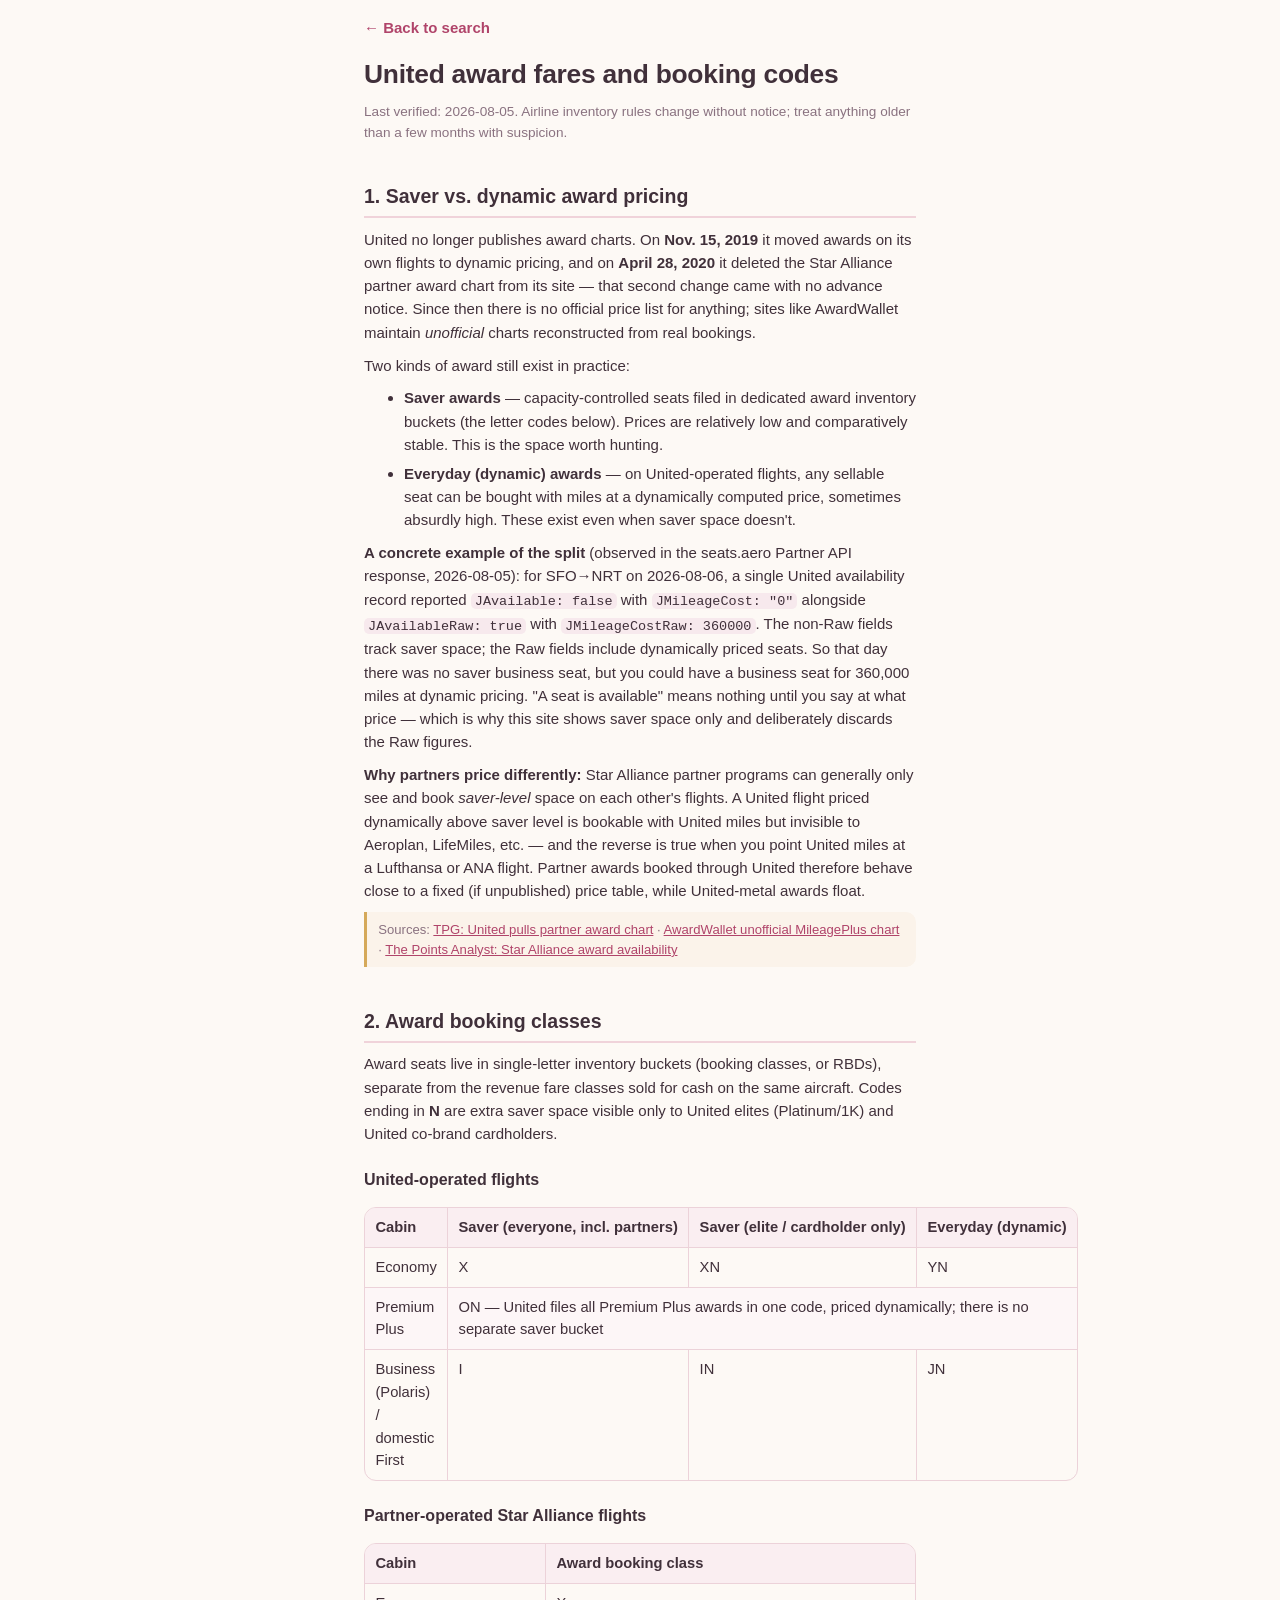
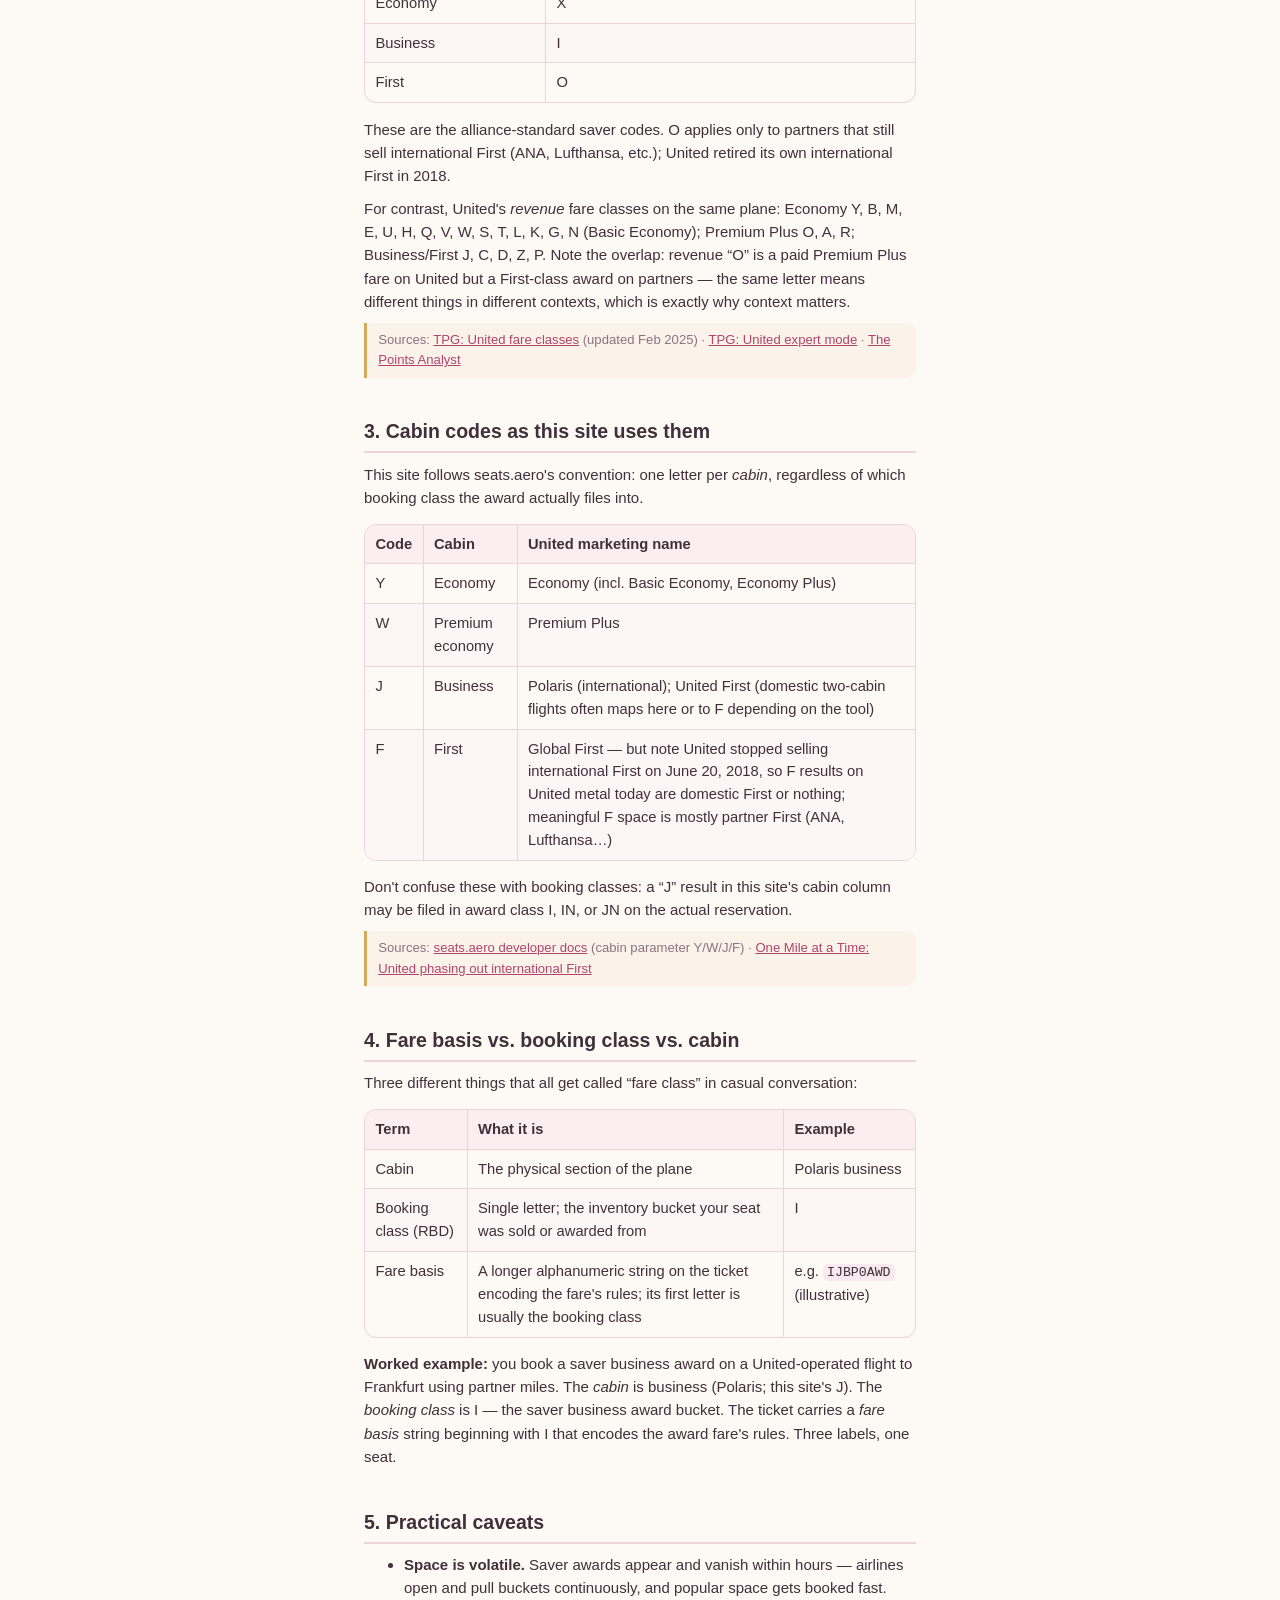
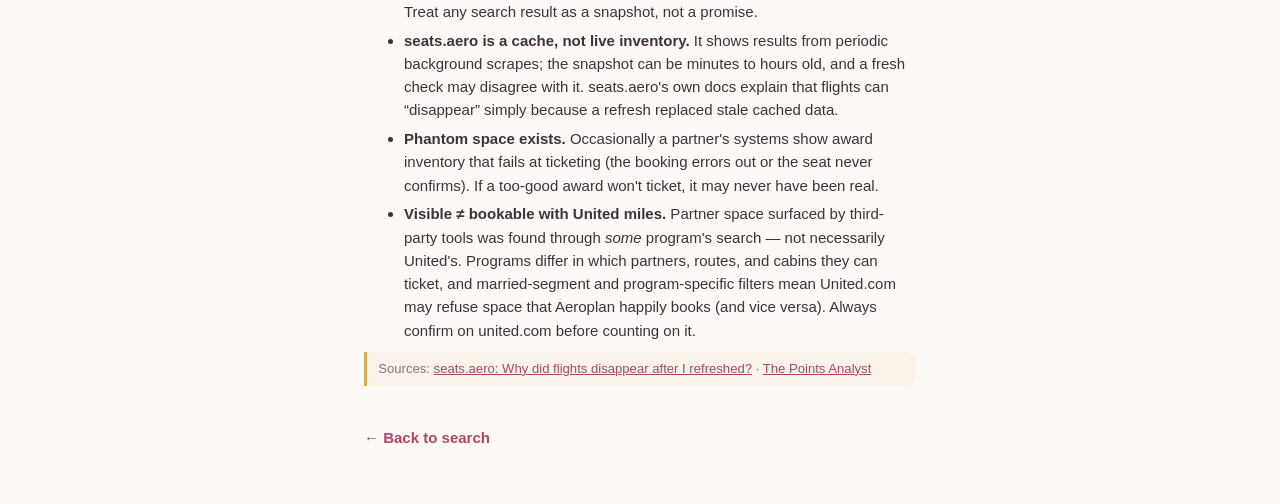
==== guide.html @ fdc25e1b "Honeymoon award finder: SFO saver space from seats.aero Static GitHub Pages site showing United Mile" ====
<!DOCTYPE html>
<html lang="en">
<head>
  <meta charset="utf-8">
  <meta name="viewport" content="width=device-width, initial-scale=1">
  <title>United Award Fares &amp; Booking Codes</title>
  <link rel="stylesheet" href="./style.css">
  <link rel="stylesheet" href="./guide.css">
</head>
<body>
<div class="guide">
  <header class="guide-header">
    <nav><a href="./index.html">&larr; Back to search</a></nav>
    <h1>United award fares and booking codes</h1>
    <p class="verified">Last verified: 2026-08-05. Airline inventory rules change without notice; treat anything older than a few months with suspicion.</p>
  </header>

  <section id="saver-vs-dynamic">
    <h2>1. Saver vs. dynamic award pricing</h2>
    <p>United no longer publishes award charts. On <strong>Nov. 15, 2019</strong> it moved awards on its own flights to dynamic pricing, and on <strong>April 28, 2020</strong> it deleted the Star Alliance partner award chart from its site &mdash; that second change came with no advance notice. Since then there is no official price list for anything; sites like AwardWallet maintain <em>unofficial</em> charts reconstructed from real bookings.</p>
    <p>Two kinds of award still exist in practice:</p>
    <ul>
      <li><strong>Saver awards</strong> &mdash; capacity-controlled seats filed in dedicated award inventory buckets (the letter codes below). Prices are relatively low and comparatively stable. This is the space worth hunting.</li>
      <li><strong>Everyday (dynamic) awards</strong> &mdash; on United-operated flights, any sellable seat can be bought with miles at a dynamically computed price, sometimes absurdly high. These exist even when saver space doesn't.</li>
    </ul>
    <p><strong>A concrete example of the split</strong> (observed in the seats.aero Partner API response, 2026-08-05): for SFO&rarr;NRT on 2026-08-06, a single United availability record reported <code>JAvailable:&nbsp;false</code> with <code>JMileageCost:&nbsp;"0"</code> alongside <code>JAvailableRaw:&nbsp;true</code> with <code>JMileageCostRaw:&nbsp;360000</code>. The non-Raw fields track saver space; the Raw fields include dynamically priced seats. So that day there was no saver business seat, but you could have a business seat for 360,000 miles at dynamic pricing. "A seat is available" means nothing until you say at what price &mdash; which is why this site shows saver space only and deliberately discards the Raw figures.</p>
    <p><strong>Why partners price differently:</strong> Star Alliance partner programs can generally only see and book <em>saver-level</em> space on each other's flights. A United flight priced dynamically above saver level is bookable with United miles but invisible to Aeroplan, LifeMiles, etc. &mdash; and the reverse is true when you point United miles at a Lufthansa or ANA flight. Partner awards booked through United therefore behave close to a fixed (if unpublished) price table, while United-metal awards float.</p>
    <p class="source">Sources: <a href="https://thepointsguy.com/news/united-pulls-partner-award-chart">TPG: United pulls partner award chart</a> &middot; <a href="https://awardwallet.com/airlines/united-mileageplus/partner-award-chart/">AwardWallet unofficial MileagePlus chart</a> &middot; <a href="https://www.thepointsanalyst.com/search-for-star-alliance-award-availability/">The Points Analyst: Star Alliance award availability</a></p>
  </section>

  <section id="booking-classes">
    <h2>2. Award booking classes</h2>
    <p>Award seats live in single-letter inventory buckets (booking classes, or RBDs), separate from the revenue fare classes sold for cash on the same aircraft. Codes ending in <strong>N</strong> are extra saver space visible only to United elites (Platinum/1K) and United co-brand cardholders.</p>

    <h3>United-operated flights</h3>
    <table>
      <thead>
        <tr><th>Cabin</th><th>Saver (everyone, incl. partners)</th><th>Saver (elite / cardholder only)</th><th>Everyday (dynamic)</th></tr>
      </thead>
      <tbody>
        <tr><td>Economy</td><td>X</td><td>XN</td><td>YN</td></tr>
        <tr><td>Premium Plus</td><td colspan="3">ON &mdash; United files all Premium Plus awards in one code, priced dynamically; there is no separate saver bucket</td></tr>
        <tr><td>Business (Polaris) / domestic First</td><td>I</td><td>IN</td><td>JN</td></tr>
      </tbody>
    </table>

    <h3>Partner-operated Star Alliance flights</h3>
    <table>
      <thead>
        <tr><th>Cabin</th><th>Award booking class</th></tr>
      </thead>
      <tbody>
        <tr><td>Economy</td><td>X</td></tr>
        <tr><td>Business</td><td>I</td></tr>
        <tr><td>First</td><td>O</td></tr>
      </tbody>
    </table>
    <p>These are the alliance-standard saver codes. O applies only to partners that still sell international First (ANA, Lufthansa, etc.); United retired its own international First in 2018.</p>
    <p>For contrast, United's <em>revenue</em> fare classes on the same plane: Economy Y, B, M, E, U, H, Q, V, W, S, T, L, K, G, N (Basic Economy); Premium Plus O, A, R; Business/First J, C, D, Z, P. Note the overlap: revenue &ldquo;O&rdquo; is a paid Premium Plus fare on United but a First-class award on partners &mdash; the same letter means different things in different contexts, which is exactly why context matters.</p>
    <p class="source">Sources: <a href="https://thepointsguy.com/airline/united-fare-classes/">TPG: United fare classes</a> (updated Feb 2025) &middot; <a href="https://thepointsguy.com/loyalty-programs/united-expert-mode/">TPG: United expert mode</a> &middot; <a href="https://www.thepointsanalyst.com/search-for-star-alliance-award-availability/">The Points Analyst</a></p>
  </section>

  <section id="cabins">
    <h2>3. Cabin codes as this site uses them</h2>
    <p>This site follows seats.aero's convention: one letter per <em>cabin</em>, regardless of which booking class the award actually files into.</p>
    <table>
      <thead>
        <tr><th>Code</th><th>Cabin</th><th>United marketing name</th></tr>
      </thead>
      <tbody>
        <tr><td>Y</td><td>Economy</td><td>Economy (incl. Basic Economy, Economy Plus)</td></tr>
        <tr><td>W</td><td>Premium economy</td><td>Premium Plus</td></tr>
        <tr><td>J</td><td>Business</td><td>Polaris (international); United First (domestic two-cabin flights often maps here or to F depending on the tool)</td></tr>
        <tr><td>F</td><td>First</td><td>Global First &mdash; but note United stopped selling international First on June 20, 2018, so F results on United metal today are domestic First or nothing; meaningful F space is mostly partner First (ANA, Lufthansa&hellip;)</td></tr>
      </tbody>
    </table>
    <p>Don't confuse these with booking classes: a &ldquo;J&rdquo; result in this site's cabin column may be filed in award class I, IN, or JN on the actual reservation.</p>
    <p class="source">Sources: <a href="https://developers.seats.aero/">seats.aero developer docs</a> (cabin parameter Y/W/J/F) &middot; <a href="https://onemileatatime.com/united-phasing-out-international-first-class/">One Mile at a Time: United phasing out international First</a></p>
  </section>

  <section id="three-things">
    <h2>4. Fare basis vs. booking class vs. cabin</h2>
    <p>Three different things that all get called &ldquo;fare class&rdquo; in casual conversation:</p>
    <table>
      <thead>
        <tr><th>Term</th><th>What it is</th><th>Example</th></tr>
      </thead>
      <tbody>
        <tr><td>Cabin</td><td>The physical section of the plane</td><td>Polaris business</td></tr>
        <tr><td>Booking class (RBD)</td><td>Single letter; the inventory bucket your seat was sold or awarded from</td><td>I</td></tr>
        <tr><td>Fare basis</td><td>A longer alphanumeric string on the ticket encoding the fare's rules; its first letter is usually the booking class</td><td>e.g. <code>IJBP0AWD</code> (illustrative)</td></tr>
      </tbody>
    </table>
    <p><strong>Worked example:</strong> you book a saver business award on a United-operated flight to Frankfurt using partner miles. The <em>cabin</em> is business (Polaris; this site's J). The <em>booking class</em> is I &mdash; the saver business award bucket. The ticket carries a <em>fare basis</em> string beginning with I that encodes the award fare's rules. Three labels, one seat.</p>
  </section>

  <section id="caveats">
    <h2>5. Practical caveats</h2>
    <ul>
      <li><strong>Space is volatile.</strong> Saver awards appear and vanish within hours &mdash; airlines open and pull buckets continuously, and popular space gets booked fast. Treat any search result as a snapshot, not a promise.</li>
      <li><strong>seats.aero is a cache, not live inventory.</strong> It shows results from periodic background scrapes; the snapshot can be minutes to hours old, and a fresh check may disagree with it. seats.aero's own docs explain that flights can &ldquo;disappear&rdquo; simply because a refresh replaced stale cached data.</li>
      <li><strong>Phantom space exists.</strong> Occasionally a partner's systems show award inventory that fails at ticketing (the booking errors out or the seat never confirms). If a too-good award won't ticket, it may never have been real.</li>
      <li><strong>Visible &ne; bookable with United miles.</strong> Partner space surfaced by third-party tools was found through <em>some</em> program's search &mdash; not necessarily United's. Programs differ in which partners, routes, and cabins they can ticket, and married-segment and program-specific filters mean United.com may refuse space that Aeroplan happily books (and vice versa). Always confirm on united.com before counting on it.</li>
    </ul>
    <p class="source">Sources: <a href="https://docs.seats.aero/article/69-why-did-flights-disappear-after-i-refreshed">seats.aero: Why did flights disappear after I refreshed?</a> &middot; <a href="https://www.thepointsanalyst.com/search-for-star-alliance-award-availability/">The Points Analyst</a></p>
  </section>

  <footer class="guide-footer">
    <p><a href="./index.html">&larr; Back to search</a></p>
  </footer>
</div>
</body>
</html>
---- style.css ----
/* Axel & Nhi — Honeymoon Award Finder */

:root {
  color-scheme: light dark;
  /* Light: cream / blush / rose / gold */
  --bg: #fdf9f5;
  --bg-alt: #f9efe9;
  --card: #ffffff;
  --fg: #40303a;
  --fg-muted: #8a7280;
  --border: #ecd9d3;
  --accent: #b0446a;
  --accent-soft: #f3dbe3;
  --accent-fg: #ffffff;
  --gold: #a8802f;
  --good: #2e7d43;
  --bad: #b3402e;
  --warn-bg: #fdf3d7;
  --warn-border: #e3c878;
  --warn-fg: #6f560f;
  --notice-bg: #f3e3ea;
  --notice-border: #ddb3c4;
  --notice-fg: #7c3a58;
  --error-bg: #fbe4e1;
  --error-border: #e5a29a;
  --error-fg: #7d241a;
  --row-hover: #faf1f4;
  --shadow: 0 1px 3px rgba(90, 50, 70, 0.08), 0 4px 14px rgba(90, 50, 70, 0.06);
}

@media (prefers-color-scheme: dark) {
  :root {
    /* Dark: deep plum / navy with warm rose + gold accents */
    --bg: #1d1722;
    --bg-alt: #272030;
    --card: #241d2c;
    --fg: #efe6ec;
    --fg-muted: #a894a4;
    --border: #3d3244;
    --accent: #e08fac;
    --accent-soft: #3a2733;
    --accent-fg: #29141e;
    --gold: #d9b36a;
    --good: #6fcf8b;
    --bad: #f0917f;
    --warn-bg: #3a3116;
    --warn-border: #6b5a1e;
    --warn-fg: #e7cd6f;
    --notice-bg: #32222c;
    --notice-border: #5c3a4c;
    --notice-fg: #e3aec6;
    --error-bg: #3d1d18;
    --error-border: #7a3a30;
    --error-fg: #f0a89d;
    --row-hover: #2b2233;
    --shadow: 0 1px 3px rgba(0, 0, 0, 0.35), 0 4px 14px rgba(0, 0, 0, 0.25);
  }
}

* { box-sizing: border-box; }

body {
  margin: 0;
  background: var(--bg);
  color: var(--fg);
  font-family: -apple-system, BlinkMacSystemFont, "Segoe UI", Roboto, Helvetica,
    Arial, sans-serif, "Apple Color Emoji", "Segoe UI Emoji";
  font-size: 15px;
  line-height: 1.45;
}

main {
  max-width: 1100px;
  margin: 0 auto;
  padding: 0 1rem 2rem;
}

a { color: var(--accent); }

.visually-hidden {
  position: absolute;
  width: 1px; height: 1px;
  overflow: hidden;
  clip: rect(0 0 0 0);
  white-space: nowrap;
}

/* Header */

.site-header {
  max-width: 1100px;
  margin: 0 auto;
  padding: 1.4rem 1rem 0.25rem;
}

.header-row {
  display: flex;
  align-items: flex-start;
  justify-content: space-between;
  gap: 1rem;
  flex-wrap: wrap;
}

.site-header h1 {
  margin: 0;
  font-size: 1.6rem;
  letter-spacing: -0.01em;
  line-height: 1.2;
}

.title-names { white-space: nowrap; }

.heart-mark {
  color: var(--accent);
  font-size: 0.85em;
  vertical-align: 0.05em;
}

.title-sub {
  display: block;
  font-size: 0.95rem;
  font-weight: 600;
  color: var(--gold);
  text-transform: uppercase;
  letter-spacing: 0.12em;
  margin-top: 0.15rem;
}

.tagline {
  margin: 0.35rem 0 0;
  color: var(--fg-muted);
  font-size: 0.9rem;
}

.site-header nav a {
  font-weight: 600;
  text-decoration: none;
}
.site-header nav a:hover { text-decoration: underline; }

.refreshed {
  margin: 0.4rem 0 0;
  color: var(--fg-muted);
  font-size: 0.85rem;
}

/* Banners */

#banners {
  max-width: 1100px;
  margin: 0.75rem auto 0;
  padding: 0 1rem;
  display: grid;
  gap: 0.5rem;
}

.banner {
  padding: 0.6rem 0.9rem;
  border-radius: 10px;
  border: 1px solid;
  font-size: 0.9rem;
}
.banner-warn   { background: var(--warn-bg);   border-color: var(--warn-border);   color: var(--warn-fg); }
.banner-notice { background: var(--notice-bg); border-color: var(--notice-border); color: var(--notice-fg); }

.error {
  margin: 1rem 0;
  padding: 0.75rem 1rem;
  border-radius: 10px;
  border: 1px solid var(--error-border);
  background: var(--error-bg);
  color: var(--error-fg);
}

/* Filters */

.filters {
  margin: 1rem 0;
  padding: 1rem 1.1rem;
  background: var(--card);
  border: 1px solid var(--border);
  border-radius: 14px;
  box-shadow: var(--shadow);
  display: flex;
  flex-wrap: wrap;
  gap: 0.9rem 1.5rem;
  align-items: flex-end;
}

.filter-group {
  border: 0;
  margin: 0;
  padding: 0;
  min-width: 0;
}

.filter-group > label,
.filter-group > legend {
  display: block;
  font-size: 0.75rem;
  font-weight: 700;
  text-transform: uppercase;
  letter-spacing: 0.07em;
  color: var(--fg-muted);
  margin-bottom: 0.3rem;
  padding: 0;
}

.filter-search { flex: 1 1 220px; }

input[type="search"],
select,
input[type="number"] {
  font: inherit;
  color: var(--fg);
  background: var(--bg);
  border: 1px solid var(--border);
  border-radius: 8px;
  padding: 0.4rem 0.55rem;
}
input[type="search"] { width: 100%; }
input[type="number"] { width: 4rem; }

input:focus-visible, select:focus-visible, button:focus-visible {
  outline: 2px solid var(--accent);
  outline-offset: 1px;
}

.help-link {
  display: inline-block;
  width: 1.15em;
  height: 1.15em;
  line-height: 1.15em;
  text-align: center;
  border: 1px solid var(--accent);
  border-radius: 50%;
  font-size: 0.85em;
  text-decoration: none;
  text-transform: none;
  margin-left: 0.2em;
}

.toggle-row {
  display: flex;
  flex-wrap: wrap;
  gap: 0.4rem;
}

.toggle {
  cursor: pointer;
  user-select: none;
}
.toggle input {
  position: absolute;
  opacity: 0;
  pointer-events: none;
}
.toggle span {
  display: inline-block;
  padding: 0.3rem 0.7rem;
  border: 1px solid var(--border);
  border-radius: 999px;
  background: var(--bg);
  font-size: 0.85rem;
  color: var(--fg-muted);
  transition: background 0.1s, color 0.1s, border-color 0.1s;
}
.toggle span:hover { border-color: var(--accent); }
.toggle input:checked + span {
  background: var(--accent);
  border-color: var(--accent);
  color: var(--accent-fg);
  font-weight: 600;
}
.toggle input:focus-visible + span {
  outline: 2px solid var(--accent);
  outline-offset: 1px;
}

input[type="range"] {
  width: 180px;
  accent-color: var(--accent);
  display: block;
}
#max-miles-out { font-weight: 700; color: var(--fg); text-transform: none; letter-spacing: 0; }

.filter-inline {
  display: flex;
  align-items: center;
  gap: 1rem;
  flex-wrap: wrap;
}
.filter-inline label {
  font-size: 0.9rem;
  display: flex;
  align-items: center;
  gap: 0.4rem;
}
.check-label input { accent-color: var(--accent); }
.heart-inline { color: var(--accent); }
.seats-hint { color: var(--fg-muted); font-size: 0.8rem; }

.reset-btn {
  font: inherit;
  font-size: 0.85rem;
  background: none;
  border: 1px solid var(--border);
  border-radius: 8px;
  color: var(--fg-muted);
  padding: 0.35rem 0.7rem;
  cursor: pointer;
}
.reset-btn:hover { color: var(--fg); border-color: var(--fg-muted); }

/* Tabs */

.tabs {
  display: flex;
  gap: 0.25rem;
  border-bottom: 2px solid var(--border);
  margin: 1.25rem 0 0;
}

.tabs button {
  font: inherit;
  font-weight: 600;
  background: none;
  border: none;
  border-bottom: 3px solid transparent;
  margin-bottom: -2px;
  padding: 0.5rem 0.9rem;
  color: var(--fg-muted);
  cursor: pointer;
  border-radius: 8px 8px 0 0;
}
.tabs button:hover { color: var(--fg); background: var(--accent-soft); }
.tabs button[aria-selected="true"] {
  color: var(--fg);
  border-bottom-color: var(--accent);
}
.tabs .count {
  display: inline-block;
  min-width: 1.4em;
  padding: 0 0.35em;
  margin-left: 0.3em;
  border-radius: 999px;
  background: var(--bg-alt);
  border: 1px solid var(--border);
  font-size: 0.78rem;
  font-weight: 600;
}
.tabs button[aria-selected="true"] .count {
  background: var(--accent);
  border-color: var(--accent);
  color: var(--accent-fg);
}

/* Table */

.table-wrap { margin-top: 0.75rem; }

table {
  width: 100%;
  border-collapse: collapse;
}

thead th {
  text-align: left;
  border-bottom: 2px solid var(--border);
  padding: 0;
  white-space: nowrap;
}
thead th.num { text-align: right; }

thead button {
  font: inherit;
  font-size: 0.78rem;
  font-weight: 700;
  text-transform: uppercase;
  letter-spacing: 0.05em;
  color: var(--fg-muted);
  background: none;
  border: none;
  padding: 0.5rem 0.6rem;
  cursor: pointer;
  width: 100%;
  text-align: inherit;
}
thead th.num button { text-align: right; }
thead button:hover { color: var(--fg); }
thead button.sorted-asc::after  { content: " ▲"; font-size: 0.7em; }
thead button.sorted-desc::after { content: " ▼"; font-size: 0.7em; }
thead button.sorted-asc, thead button.sorted-desc { color: var(--accent); }

tbody td {
  padding: 0.55rem 0.6rem;
  border-bottom: 1px solid var(--border);
  vertical-align: top;
}
tbody td.num { text-align: right; font-variant-numeric: tabular-nums; }
tbody tr:hover { background: var(--row-hover); }

.fav-col { width: 2.2rem; text-align: center; }

.fav-btn {
  font: inherit;
  font-size: 1.05rem;
  line-height: 1;
  background: none;
  border: none;
  cursor: pointer;
  color: var(--fg-muted);
  padding: 0.15rem 0.3rem;
  border-radius: 50%;
  transition: color 0.1s, transform 0.1s;
}
.fav-btn:hover { color: var(--accent); transform: scale(1.15); }
.fav-btn.is-fav { color: var(--accent); }

.route-link {
  font-weight: 600;
  text-decoration: none;
  white-space: nowrap;
}
.route-link:hover { text-decoration: underline; }
.city {
  display: block;
  font-size: 0.82rem;
  color: var(--fg-muted);
}

.delta-good { color: var(--good); font-weight: 600; }
.delta-bad  { color: var(--bad); }
.delta-zero { color: var(--fg-muted); }
.direct-yes { color: var(--good); }

.truncated {
  margin: 0.75rem 0 0;
  color: var(--fg-muted);
  font-size: 0.85rem;
  text-align: center;
}

.empty {
  margin: 2rem 0;
  padding: 1.75rem 1.5rem;
  text-align: center;
  color: var(--fg-muted);
  background: var(--card);
  border: 1px dashed var(--border);
  border-radius: 14px;
}

/* Footer */

.site-footer {
  max-width: 1100px;
  margin: 0 auto;
  padding: 1rem 1rem 2rem;
  border-top: 1px solid var(--border);
  color: var(--fg-muted);
  font-size: 0.85rem;
}

/* Mobile: stacked cards */

@media (max-width: 700px) {
  table, tbody, tr, td { display: block; }
  thead { display: none; }

  tbody tr {
    position: relative;
    border: 1px solid var(--border);
    border-radius: 14px;
    margin-bottom: 0.75rem;
    padding: 0.6rem 0.85rem;
    background: var(--card);
    box-shadow: var(--shadow);
  }
  tbody tr:hover { background: var(--card); }

  tbody td {
    display: flex;
    justify-content: space-between;
    align-items: baseline;
    gap: 1rem;
    border-bottom: none;
    padding: 0.25rem 0;
  }
  tbody td.num { text-align: right; }

  tbody td::before {
    content: attr(data-label);
    font-size: 0.72rem;
    font-weight: 700;
    text-transform: uppercase;
    letter-spacing: 0.06em;
    color: var(--fg-muted);
    flex-shrink: 0;
  }

  td.fav-col {
    position: absolute;
    top: 0.35rem;
    right: 0.5rem;
    width: auto;
    padding: 0;
  }
  td.fav-col::before { content: none; }
  .fav-btn { font-size: 1.25rem; }

  tbody td[data-label="Date"],
  tbody td[data-label="Route"] {
    padding-right: 2.2rem; /* keep clear of the heart */
  }
  tbody td[data-label="Route"] { flex-direction: row; }
  .city { display: inline; margin-left: 0.4em; }

  .filters { gap: 0.75rem 1.25rem; }
  input[type="range"] { width: 100%; }
}
---- guide.css ----
/* guide.css — page-specific styles for guide.html.
   Site-wide styles come from style.css; this file adds prose measure,
   table styling, and source-citation formatting in the site's warm
   honeymoon palette (blush/rose/gold light, plum/navy dark).
   Uses style.css variables when present, with warm fallbacks. */

.guide {
  max-width: 70ch;
  margin: 0 auto;
  padding: 1rem 1rem 3rem;
  line-height: 1.55;
}

.guide-header nav {
  margin-bottom: 1.25rem;
}

.guide-header nav a,
.guide-footer a {
  color: var(--accent, #b3486a);
  font-weight: 600;
  text-decoration: none;
}
.guide-header nav a:hover,
.guide-footer a:hover {
  text-decoration: underline;
}

.guide h1 {
  font-size: 1.65rem;
  line-height: 1.2;
  margin: 0 0 0.5rem;
  letter-spacing: -0.01em;
}

.guide h2 {
  font-size: 1.22rem;
  margin: 2.4rem 0 0.6rem;
  padding-bottom: 0.3rem;
  border-bottom: 2px solid var(--guide-rule);
}

.guide h3 {
  font-size: 1rem;
  margin: 1.4rem 0 0.4rem;
}

.guide p,
.guide ul {
  margin: 0.6rem 0;
}

.guide li {
  margin: 0.35rem 0;
}

.guide a {
  color: var(--accent, #b3486a);
}

.verified {
  font-size: 0.85rem;
  color: var(--fg-muted, #8a6a72);
}

/* Tables — soft rounded cards */
.guide table {
  border-collapse: separate;
  border-spacing: 0;
  width: 100%;
  margin: 0.9rem 0;
  font-size: 0.92rem;
  border: 1px solid var(--guide-table-border);
  border-radius: 12px;
  overflow: hidden;
}

.guide th,
.guide td {
  text-align: left;
  vertical-align: top;
  padding: 0.5rem 0.65rem;
  border-bottom: 1px solid var(--guide-table-border);
}

.guide th + th,
.guide td + td {
  border-left: 1px solid var(--guide-table-border);
}

.guide tbody tr:last-child th,
.guide tbody tr:last-child td {
  border-bottom: none;
}

.guide thead th {
  background: var(--guide-th-bg);
  font-weight: 600;
}

.guide tbody tr:nth-child(even) {
  background: var(--guide-row-alt);
}

/* Source citations */
.source {
  font-size: 0.82rem;
  color: var(--fg-muted, #8a6a72);
  background: var(--guide-source-bg);
  border-left: 3px solid var(--guide-gold);
  border-radius: 0 10px 10px 0;
  padding: 0.45rem 0.7rem;
}

.guide code {
  font-family: ui-monospace, SFMono-Regular, Menlo, Consolas, monospace;
  font-size: 0.9em;
  background: var(--guide-code-bg);
  padding: 0.05em 0.3em;
  border-radius: 5px;
}

/* Anchor targets shouldn't hide under any fixed site header */
.guide section {
  scroll-margin-top: 4rem;
}

.guide-footer {
  margin-top: 2.5rem;
}

/* Warm palette: blush/rose/gold in light mode… */
:root {
  --guide-rule: #f0d3da;
  --guide-table-border: #ecd2d9;
  --guide-th-bg: #faeef1;
  --guide-row-alt: #fdf6f7;
  --guide-source-bg: #fbf3ea;
  --guide-gold: #d5a95a;
  --guide-code-bg: #f7e9ed;
}

/* …deep plum/navy in dark mode */
@media (prefers-color-scheme: dark) {
  :root {
    --guide-rule: #4a3344;
    --guide-table-border: #453144;
    --guide-th-bg: #332338;
    --guide-row-alt: #2a1e30;
    --guide-source-bg: #2b2233;
    --guide-gold: #b08d4f;
    --guide-code-bg: #3a2a3e;
  }
  /* Fallback page colors only if style.css is absent */
  body:not([class]) {
    background-color: #201826;
    color: #ece4e8;
  }
  .guide a,
  .guide-header nav a,
  .guide-footer a {
    color: var(--accent, #e8a0b4);
  }
}

/* Small screens: keep real tables (with headers) and let them scroll
   sideways. Also undoes style.css's stacked-card table pattern, which is
   meant for the deals table and would strip this page's column headers. */
@media (max-width: 700px) {
  .guide table {
    display: block;
    overflow-x: auto;
    -webkit-overflow-scrolling: touch;
  }
  .guide thead { display: table-header-group; }
  .guide tbody { display: table-row-group; }
  .guide tr { display: table-row; }
  .guide th,
  .guide td { display: table-cell; }
  .guide tbody td::before { content: none; }
}
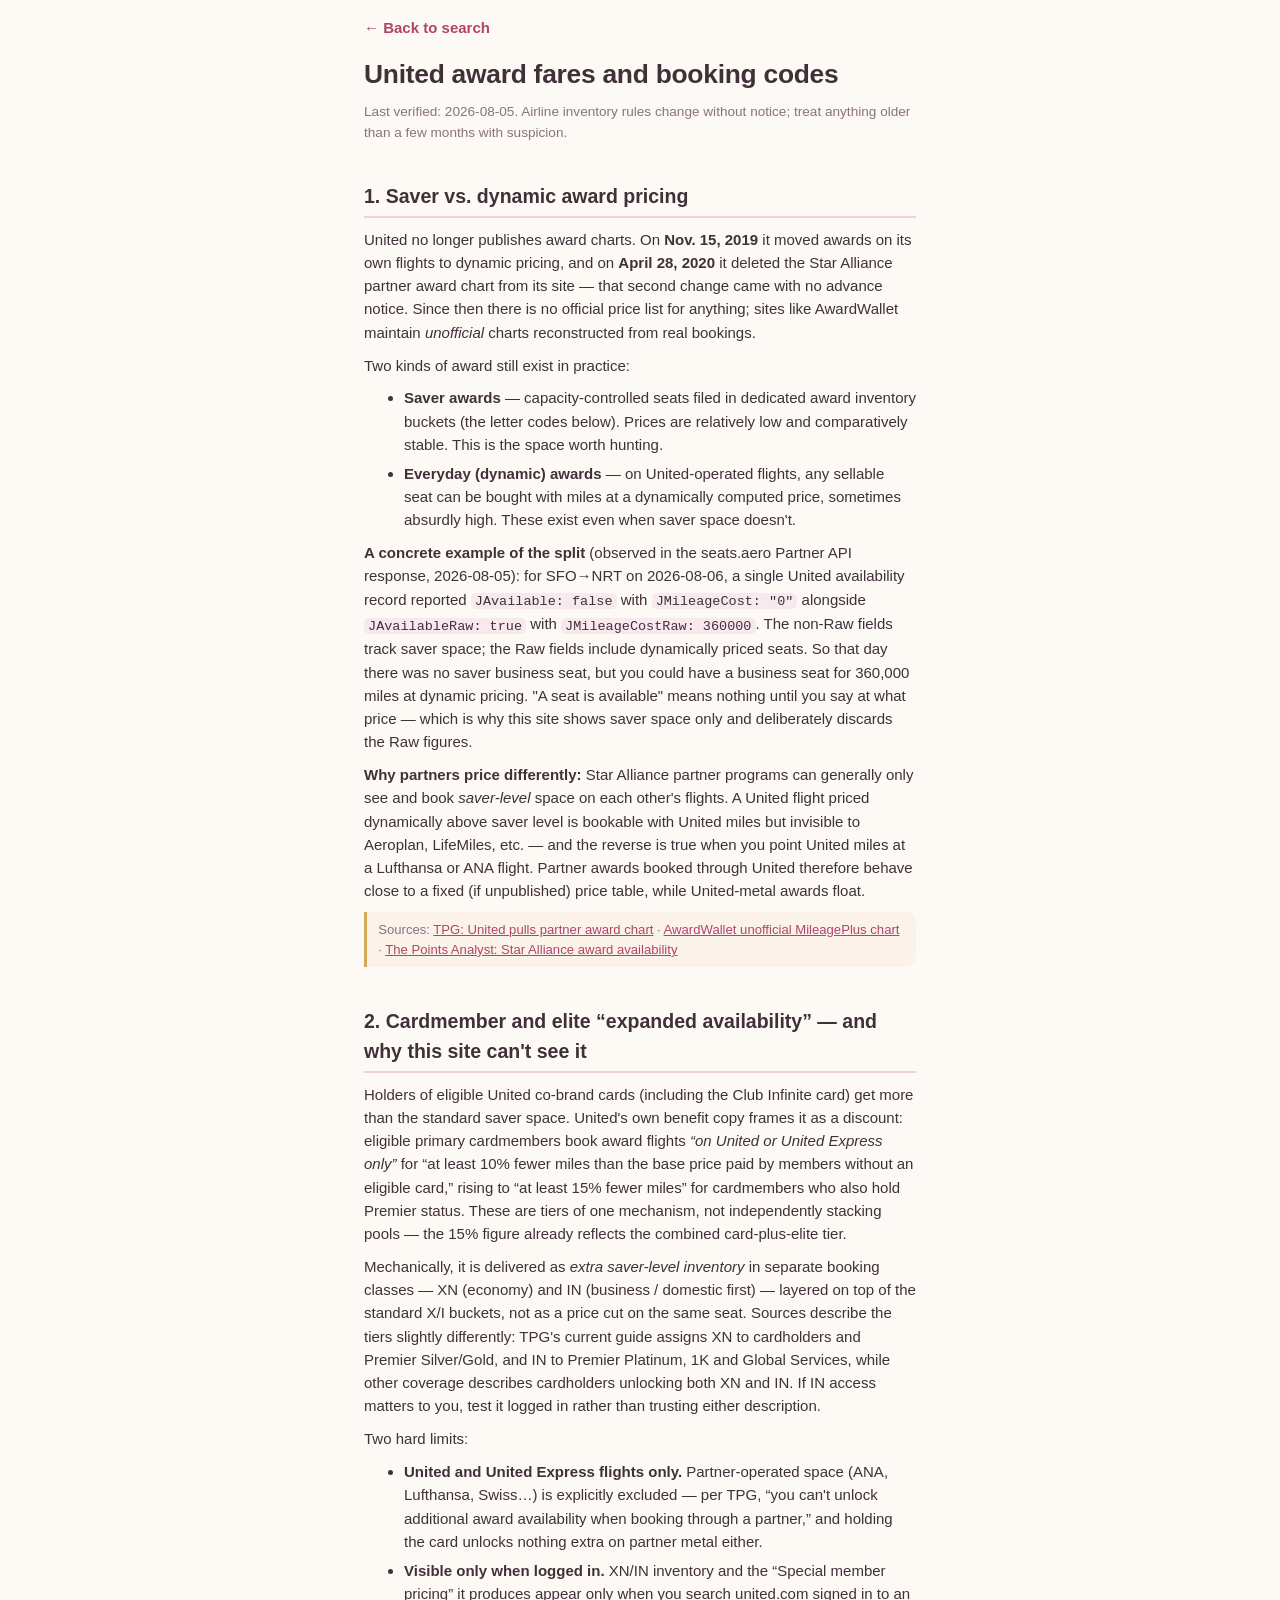
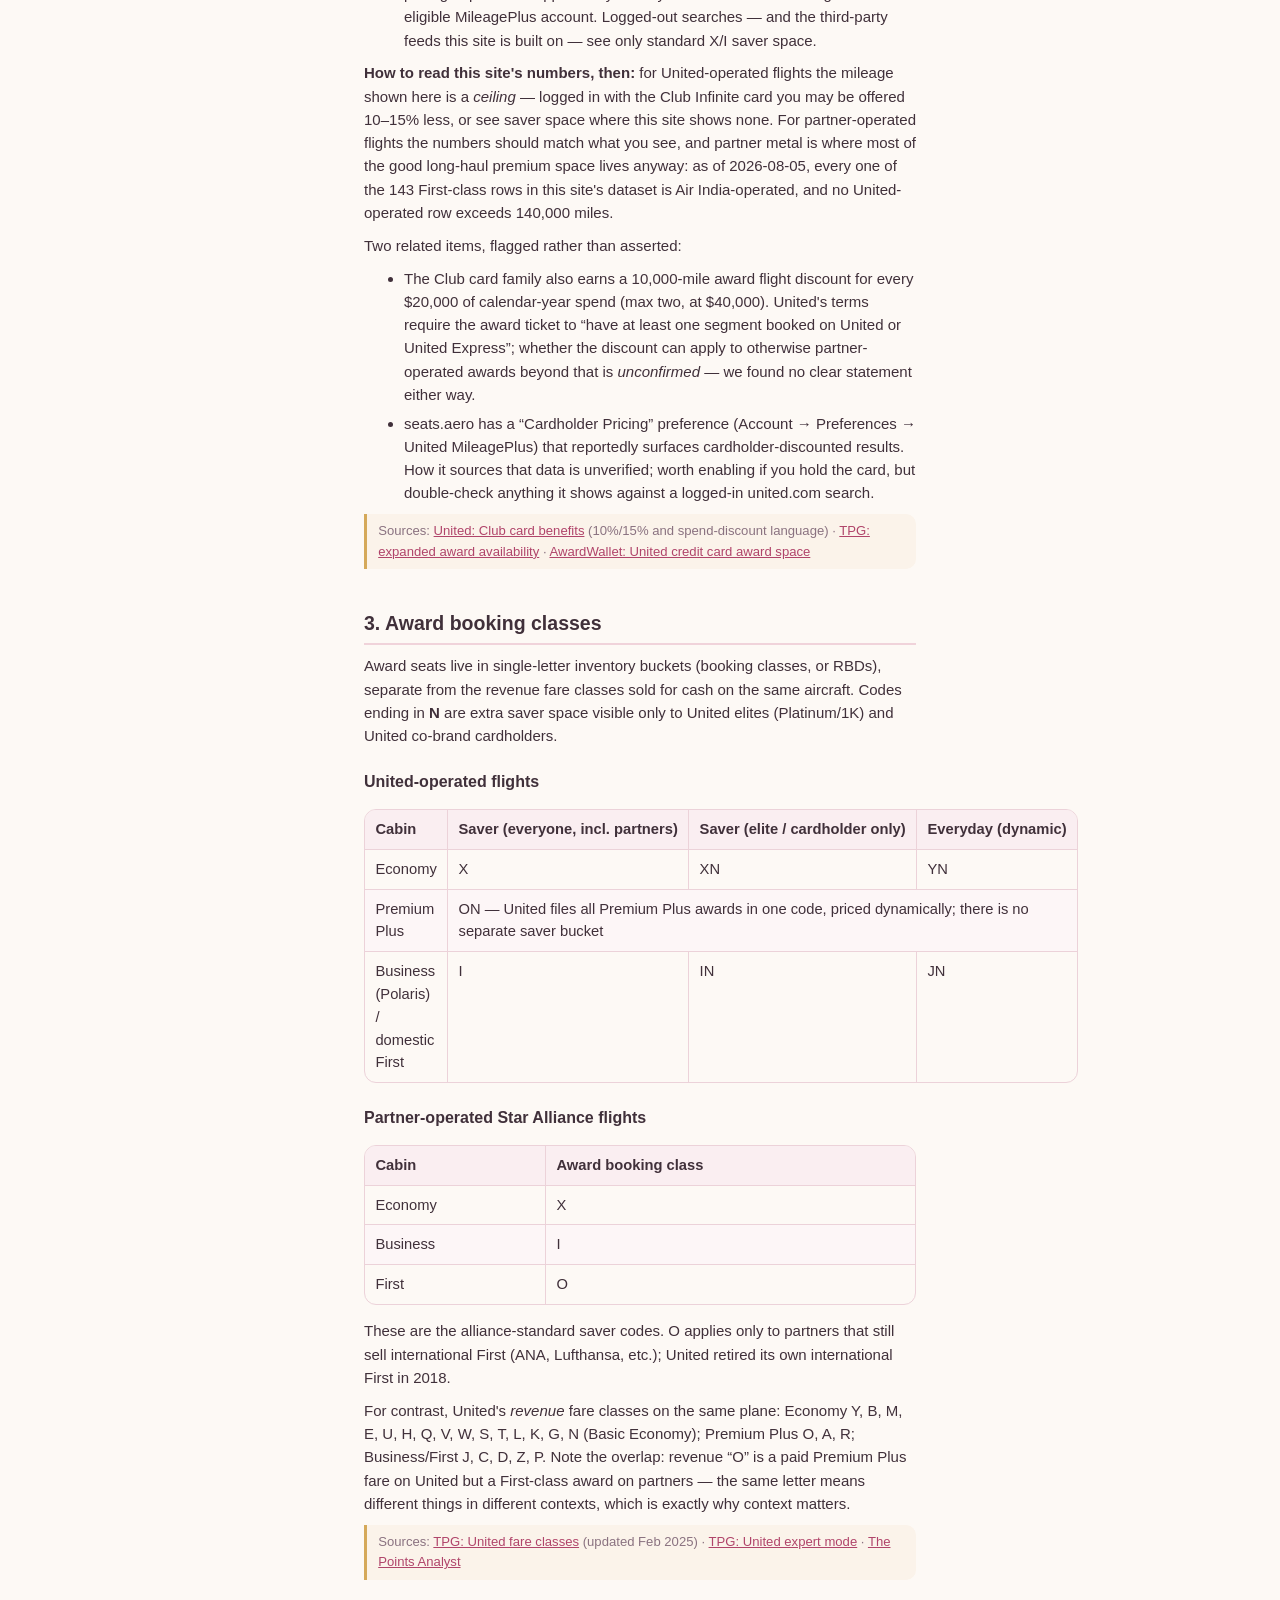
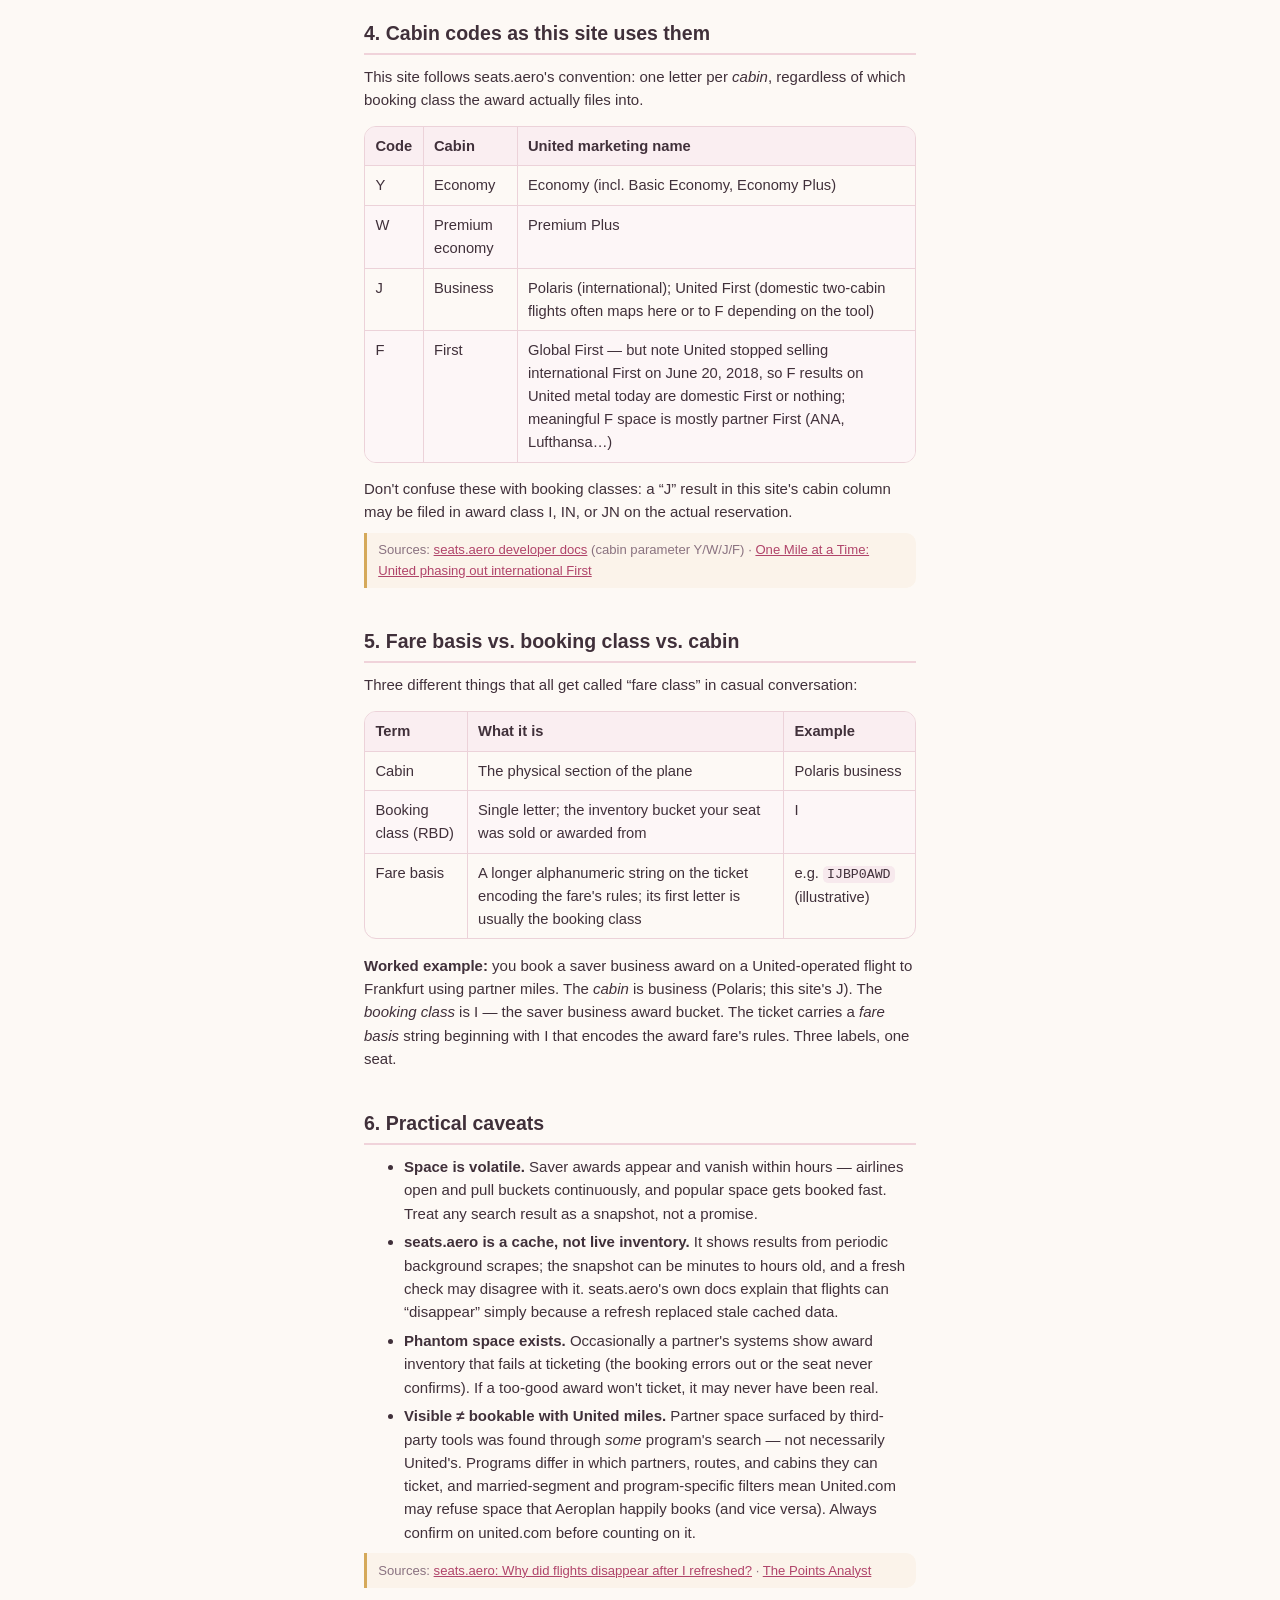
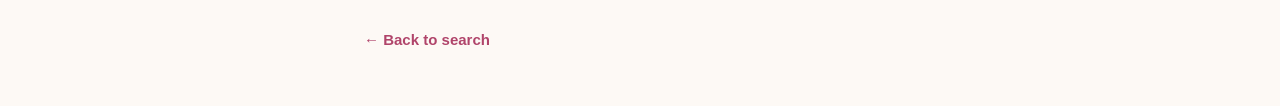
==== commit c285a82c: "guide: add cardmember/elite expanded award availability section Documents why this site cannot see t" ====
--- a/guide.html
+++ b/guide.html
@@ -28,8 +28,26 @@
     <p class="source">Sources: <a href="https://thepointsguy.com/news/united-pulls-partner-award-chart">TPG: United pulls partner award chart</a> &middot; <a href="https://awardwallet.com/airlines/united-mileageplus/partner-award-chart/">AwardWallet unofficial MileagePlus chart</a> &middot; <a href="https://www.thepointsanalyst.com/search-for-star-alliance-award-availability/">The Points Analyst: Star Alliance award availability</a></p>
   </section>
 
+  <section id="expanded-availability">
+    <h2>2. Cardmember and elite &ldquo;expanded availability&rdquo; &mdash; and why this site can't see it</h2>
+    <p>Holders of eligible United co-brand cards (including the Club Infinite card) get more than the standard saver space. United's own benefit copy frames it as a discount: eligible primary cardmembers book award flights <em>&ldquo;on United or United Express only&rdquo;</em> for &ldquo;at least 10% fewer miles than the base price paid by members without an eligible card,&rdquo; rising to &ldquo;at least 15% fewer miles&rdquo; for cardmembers who also hold Premier status. These are tiers of one mechanism, not independently stacking pools &mdash; the 15% figure already reflects the combined card-plus-elite tier.</p>
+    <p>Mechanically, it is delivered as <em>extra saver-level inventory</em> in separate booking classes &mdash; XN (economy) and IN (business / domestic first) &mdash; layered on top of the standard X/I buckets, not as a price cut on the same seat. Sources describe the tiers slightly differently: TPG's current guide assigns XN to cardholders and Premier Silver/Gold, and IN to Premier Platinum, 1K and Global Services, while other coverage describes cardholders unlocking both XN and IN. If IN access matters to you, test it logged in rather than trusting either description.</p>
+    <p>Two hard limits:</p>
+    <ul>
+      <li><strong>United and United Express flights only.</strong> Partner-operated space (ANA, Lufthansa, Swiss&hellip;) is explicitly excluded &mdash; per TPG, &ldquo;you can't unlock additional award availability when booking through a partner,&rdquo; and holding the card unlocks nothing extra on partner metal either.</li>
+      <li><strong>Visible only when logged in.</strong> XN/IN inventory and the &ldquo;Special member pricing&rdquo; it produces appear only when you search united.com signed in to an eligible MileagePlus account. Logged-out searches &mdash; and the third-party feeds this site is built on &mdash; see only standard X/I saver space.</li>
+    </ul>
+    <p><strong>How to read this site's numbers, then:</strong> for United-operated flights the mileage shown here is a <em>ceiling</em> &mdash; logged in with the Club Infinite card you may be offered 10&ndash;15% less, or see saver space where this site shows none. For partner-operated flights the numbers should match what you see, and partner metal is where most of the good long-haul premium space lives anyway: as of 2026-08-05, every one of the 143 First-class rows in this site's dataset is Air India-operated, and no United-operated row exceeds 140,000 miles.</p>
+    <p>Two related items, flagged rather than asserted:</p>
+    <ul>
+      <li>The Club card family also earns a 10,000-mile award flight discount for every $20,000 of calendar-year spend (max two, at $40,000). United's terms require the award ticket to &ldquo;have at least one segment booked on United or United Express&rdquo;; whether the discount can apply to otherwise partner-operated awards beyond that is <em>unconfirmed</em> &mdash; we found no clear statement either way.</li>
+      <li>seats.aero has a &ldquo;Cardholder Pricing&rdquo; preference (Account &rarr; Preferences &rarr; United MileagePlus) that reportedly surfaces cardholder-discounted results. How it sources that data is unverified; worth enabling if you hold the card, but double-check anything it shows against a logged-in united.com search.</li>
+    </ul>
+    <p class="source">Sources: <a href="https://cardmembers.united.com/Club">United: Club card benefits</a> (10%/15% and spend-discount language) &middot; <a href="https://thepointsguy.com/airline/award-availability-united-credit-cards/">TPG: expanded award availability</a> &middot; <a href="https://awardwallet.com/credit-cards/united-mileageplus/united-credit-card-award-space/">AwardWallet: United credit card award space</a></p>
+  </section>
+
   <section id="booking-classes">
-    <h2>2. Award booking classes</h2>
+    <h2>3. Award booking classes</h2>
     <p>Award seats live in single-letter inventory buckets (booking classes, or RBDs), separate from the revenue fare classes sold for cash on the same aircraft. Codes ending in <strong>N</strong> are extra saver space visible only to United elites (Platinum/1K) and United co-brand cardholders.</p>
 
     <h3>United-operated flights</h3>
@@ -61,7 +79,7 @@
   </section>
 
   <section id="cabins">
-    <h2>3. Cabin codes as this site uses them</h2>
+    <h2>4. Cabin codes as this site uses them</h2>
     <p>This site follows seats.aero's convention: one letter per <em>cabin</em>, regardless of which booking class the award actually files into.</p>
     <table>
       <thead>
@@ -79,7 +97,7 @@
   </section>
 
   <section id="three-things">
-    <h2>4. Fare basis vs. booking class vs. cabin</h2>
+    <h2>5. Fare basis vs. booking class vs. cabin</h2>
     <p>Three different things that all get called &ldquo;fare class&rdquo; in casual conversation:</p>
     <table>
       <thead>
@@ -95,7 +113,7 @@
   </section>
 
   <section id="caveats">
-    <h2>5. Practical caveats</h2>
+    <h2>6. Practical caveats</h2>
     <ul>
       <li><strong>Space is volatile.</strong> Saver awards appear and vanish within hours &mdash; airlines open and pull buckets continuously, and popular space gets booked fast. Treat any search result as a snapshot, not a promise.</li>
       <li><strong>seats.aero is a cache, not live inventory.</strong> It shows results from periodic background scrapes; the snapshot can be minutes to hours old, and a fresh check may disagree with it. seats.aero's own docs explain that flights can &ldquo;disappear&rdquo; simply because a refresh replaced stale cached data.</li>
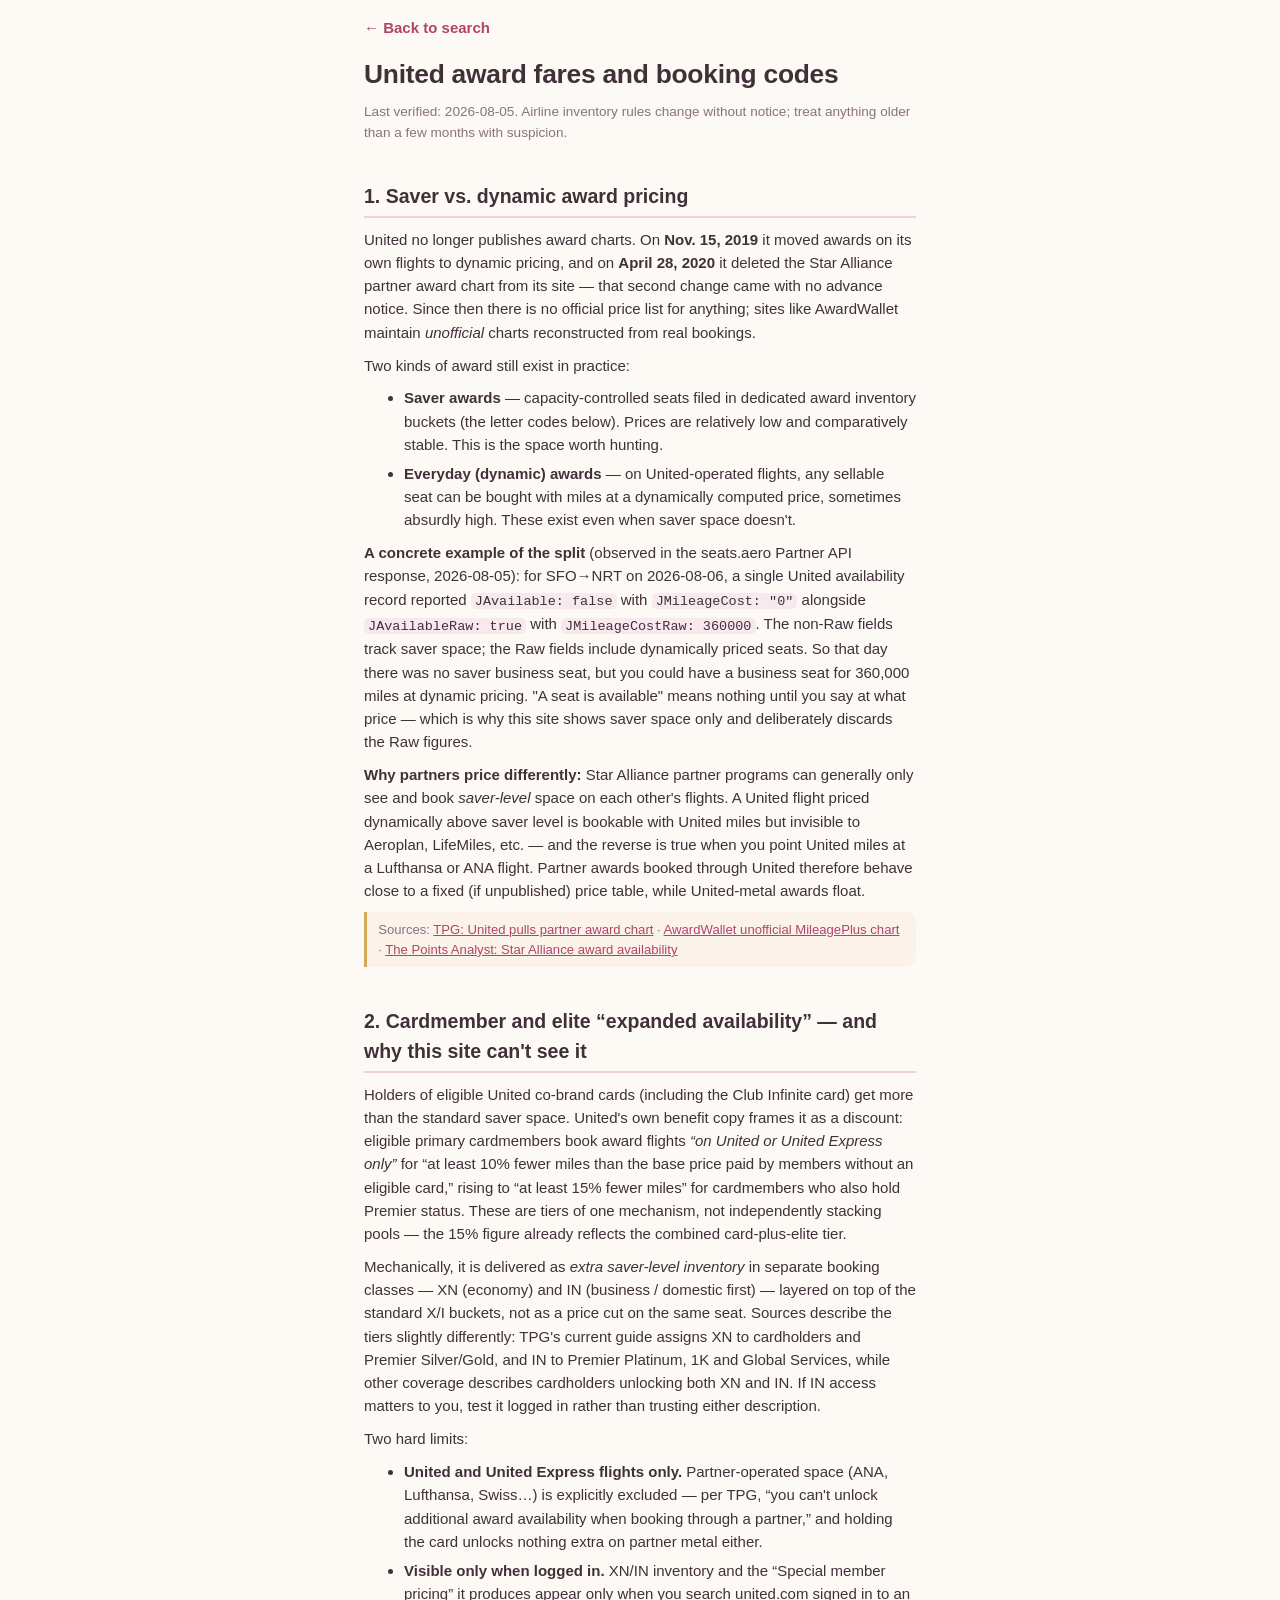
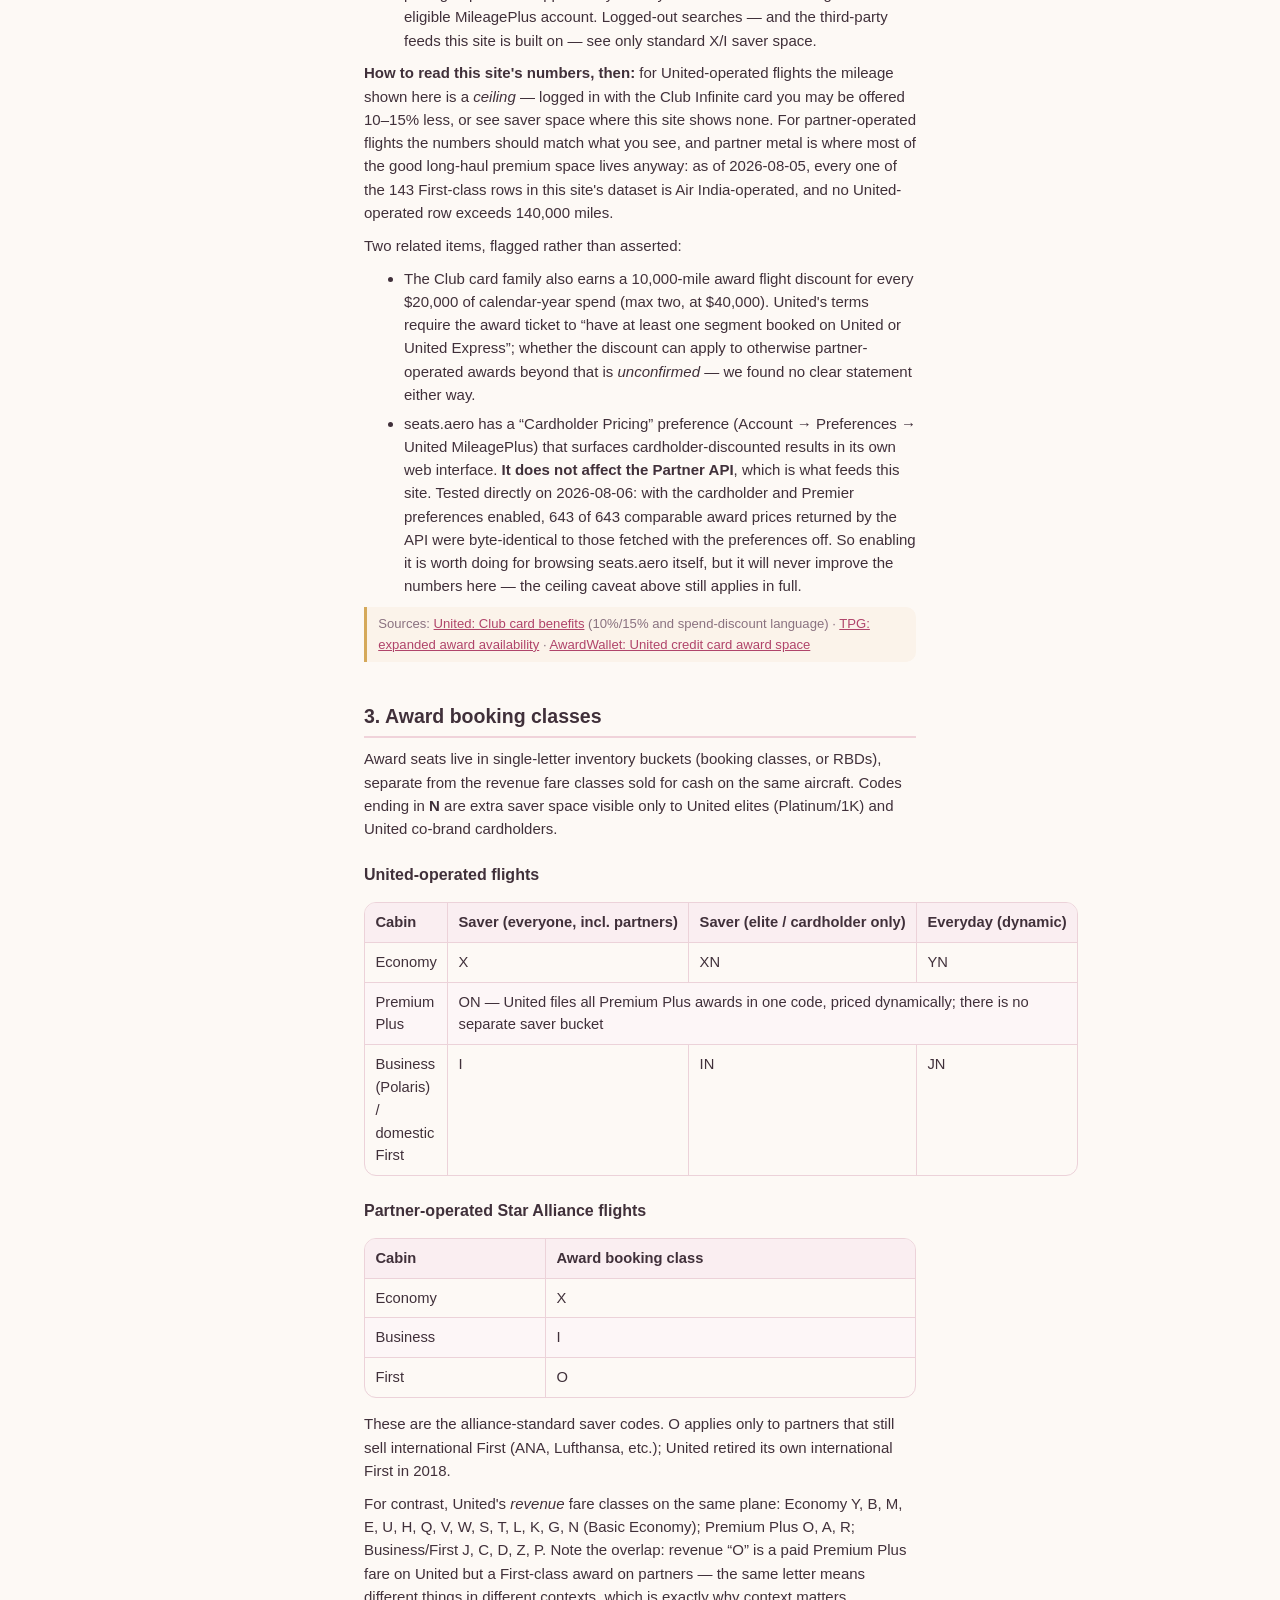
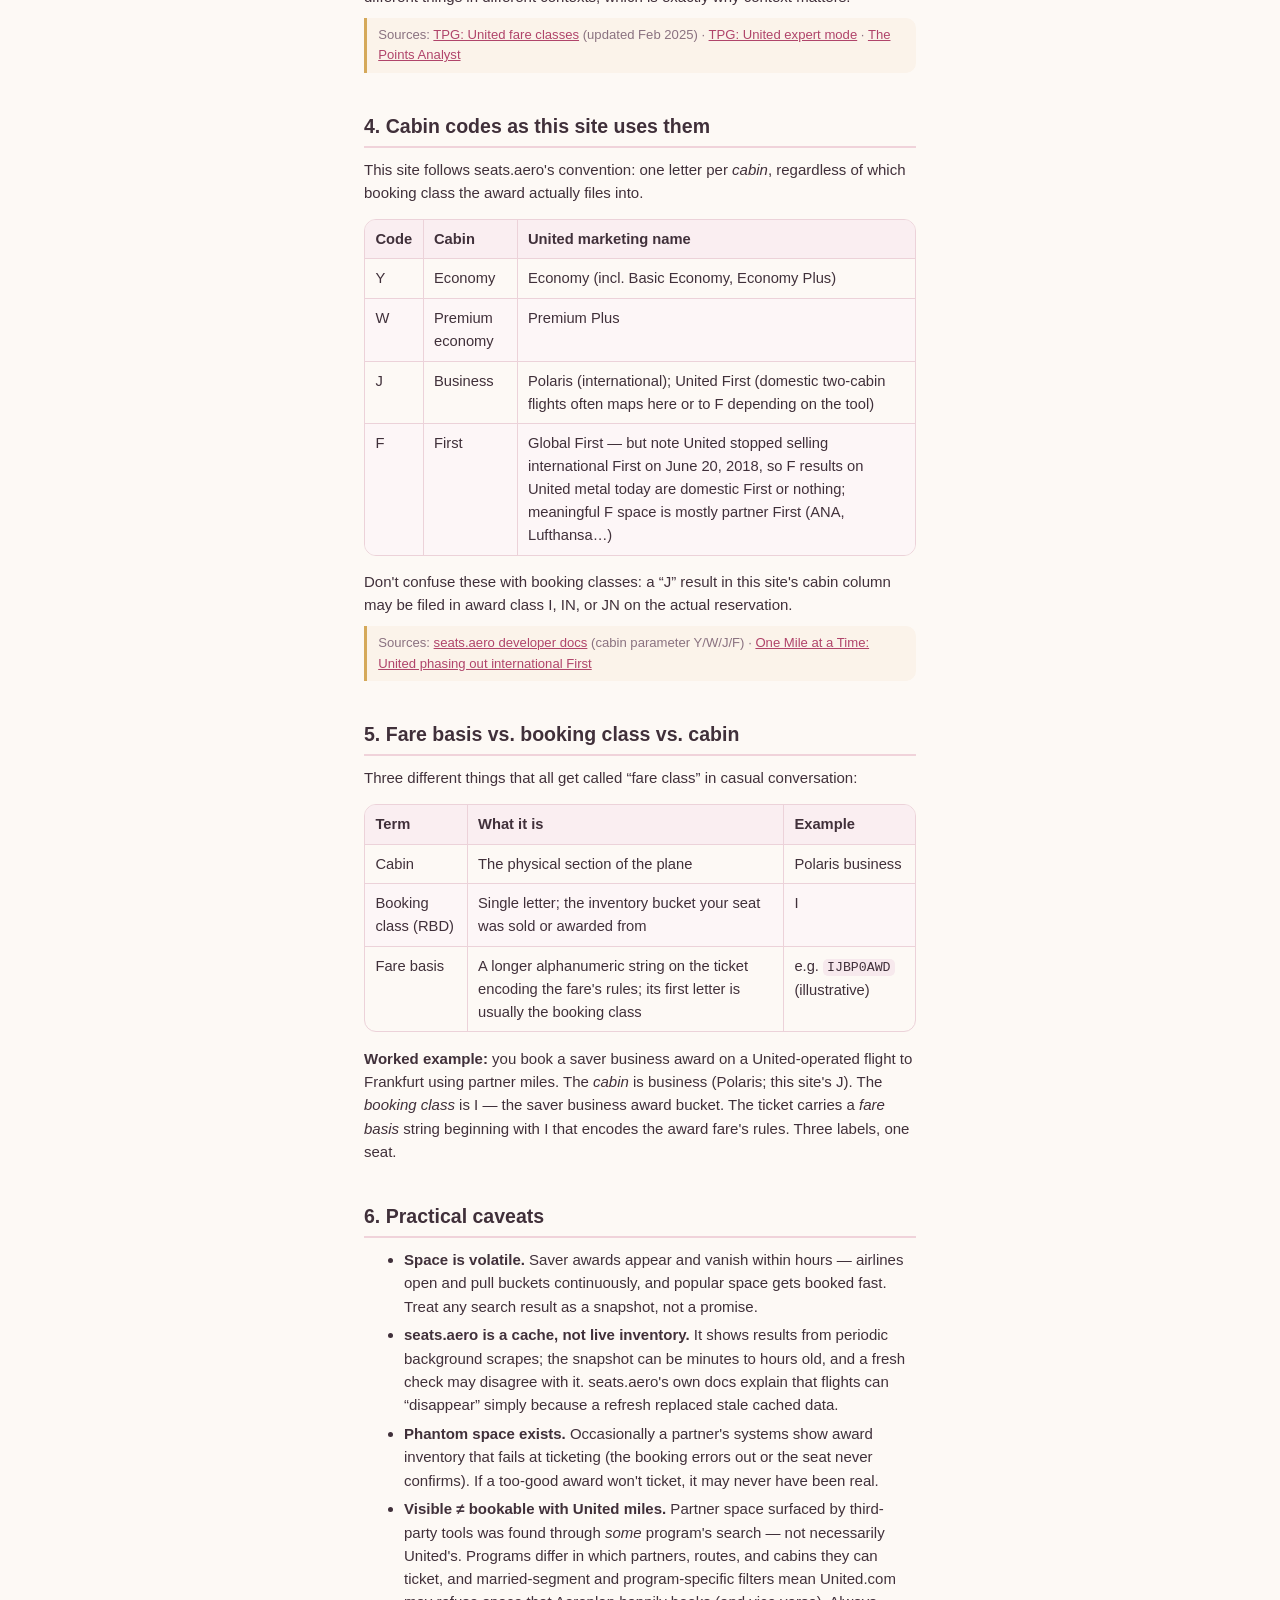
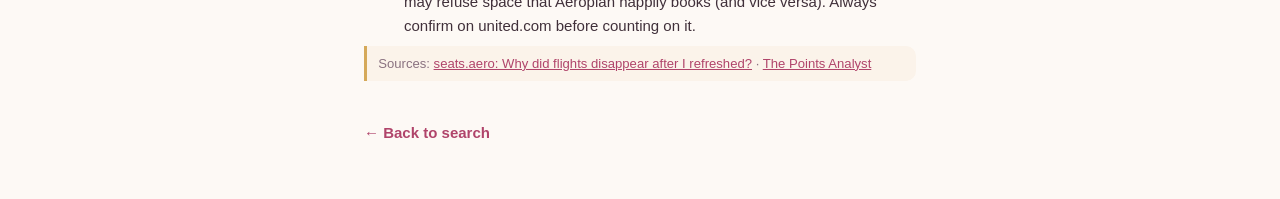
==== commit 88692bee: "guide: cardholder pricing preference does not reach the Partner API Tested with the seats.aero cardh" ====
--- a/guide.html
+++ b/guide.html
@@ -41,7 +41,7 @@
     <p>Two related items, flagged rather than asserted:</p>
     <ul>
       <li>The Club card family also earns a 10,000-mile award flight discount for every $20,000 of calendar-year spend (max two, at $40,000). United's terms require the award ticket to &ldquo;have at least one segment booked on United or United Express&rdquo;; whether the discount can apply to otherwise partner-operated awards beyond that is <em>unconfirmed</em> &mdash; we found no clear statement either way.</li>
-      <li>seats.aero has a &ldquo;Cardholder Pricing&rdquo; preference (Account &rarr; Preferences &rarr; United MileagePlus) that reportedly surfaces cardholder-discounted results. How it sources that data is unverified; worth enabling if you hold the card, but double-check anything it shows against a logged-in united.com search.</li>
+      <li>seats.aero has a &ldquo;Cardholder Pricing&rdquo; preference (Account &rarr; Preferences &rarr; United MileagePlus) that surfaces cardholder-discounted results in its own web interface. <strong>It does not affect the Partner API</strong>, which is what feeds this site. Tested directly on 2026-08-06: with the cardholder and Premier preferences enabled, 643 of 643 comparable award prices returned by the API were byte-identical to those fetched with the preferences off. So enabling it is worth doing for browsing seats.aero itself, but it will never improve the numbers here &mdash; the ceiling caveat above still applies in full.</li>
     </ul>
     <p class="source">Sources: <a href="https://cardmembers.united.com/Club">United: Club card benefits</a> (10%/15% and spend-discount language) &middot; <a href="https://thepointsguy.com/airline/award-availability-united-credit-cards/">TPG: expanded award availability</a> &middot; <a href="https://awardwallet.com/credit-cards/united-mileageplus/united-credit-card-award-space/">AwardWallet: United credit card award space</a></p>
   </section>
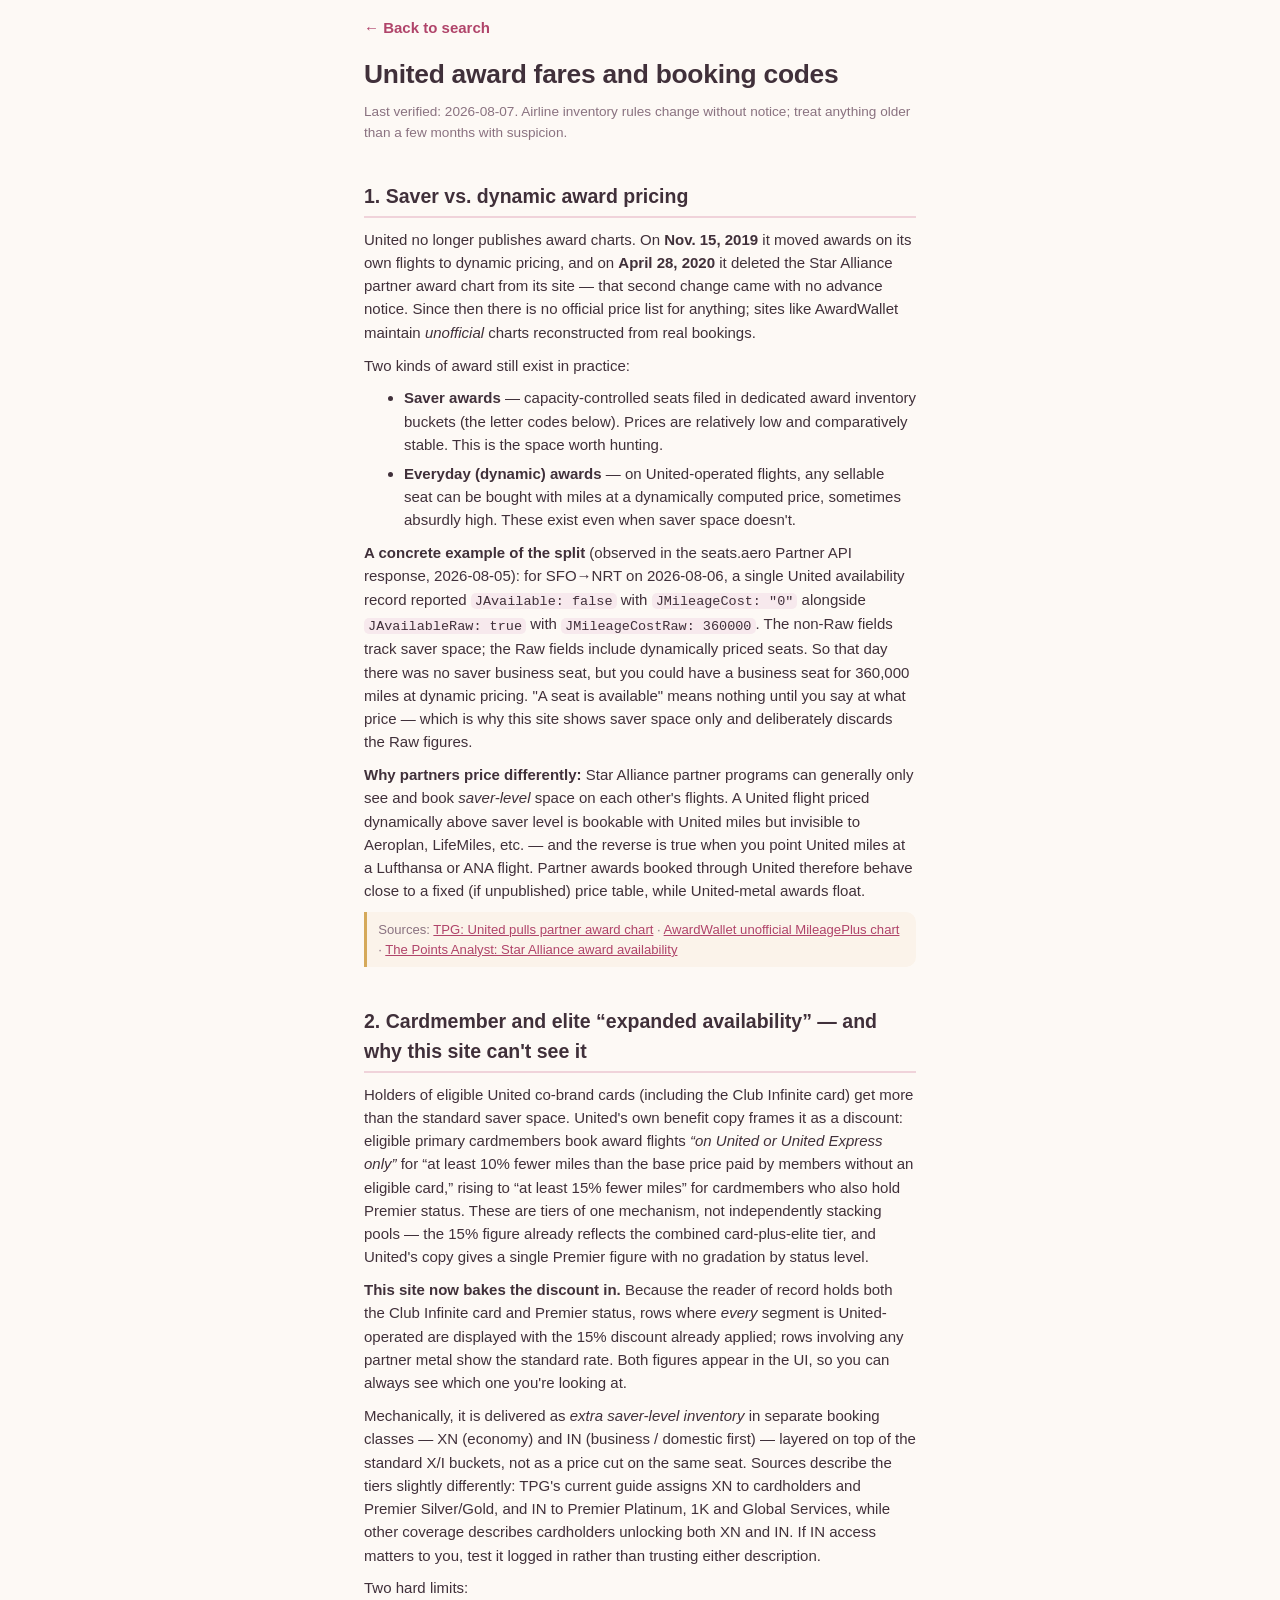
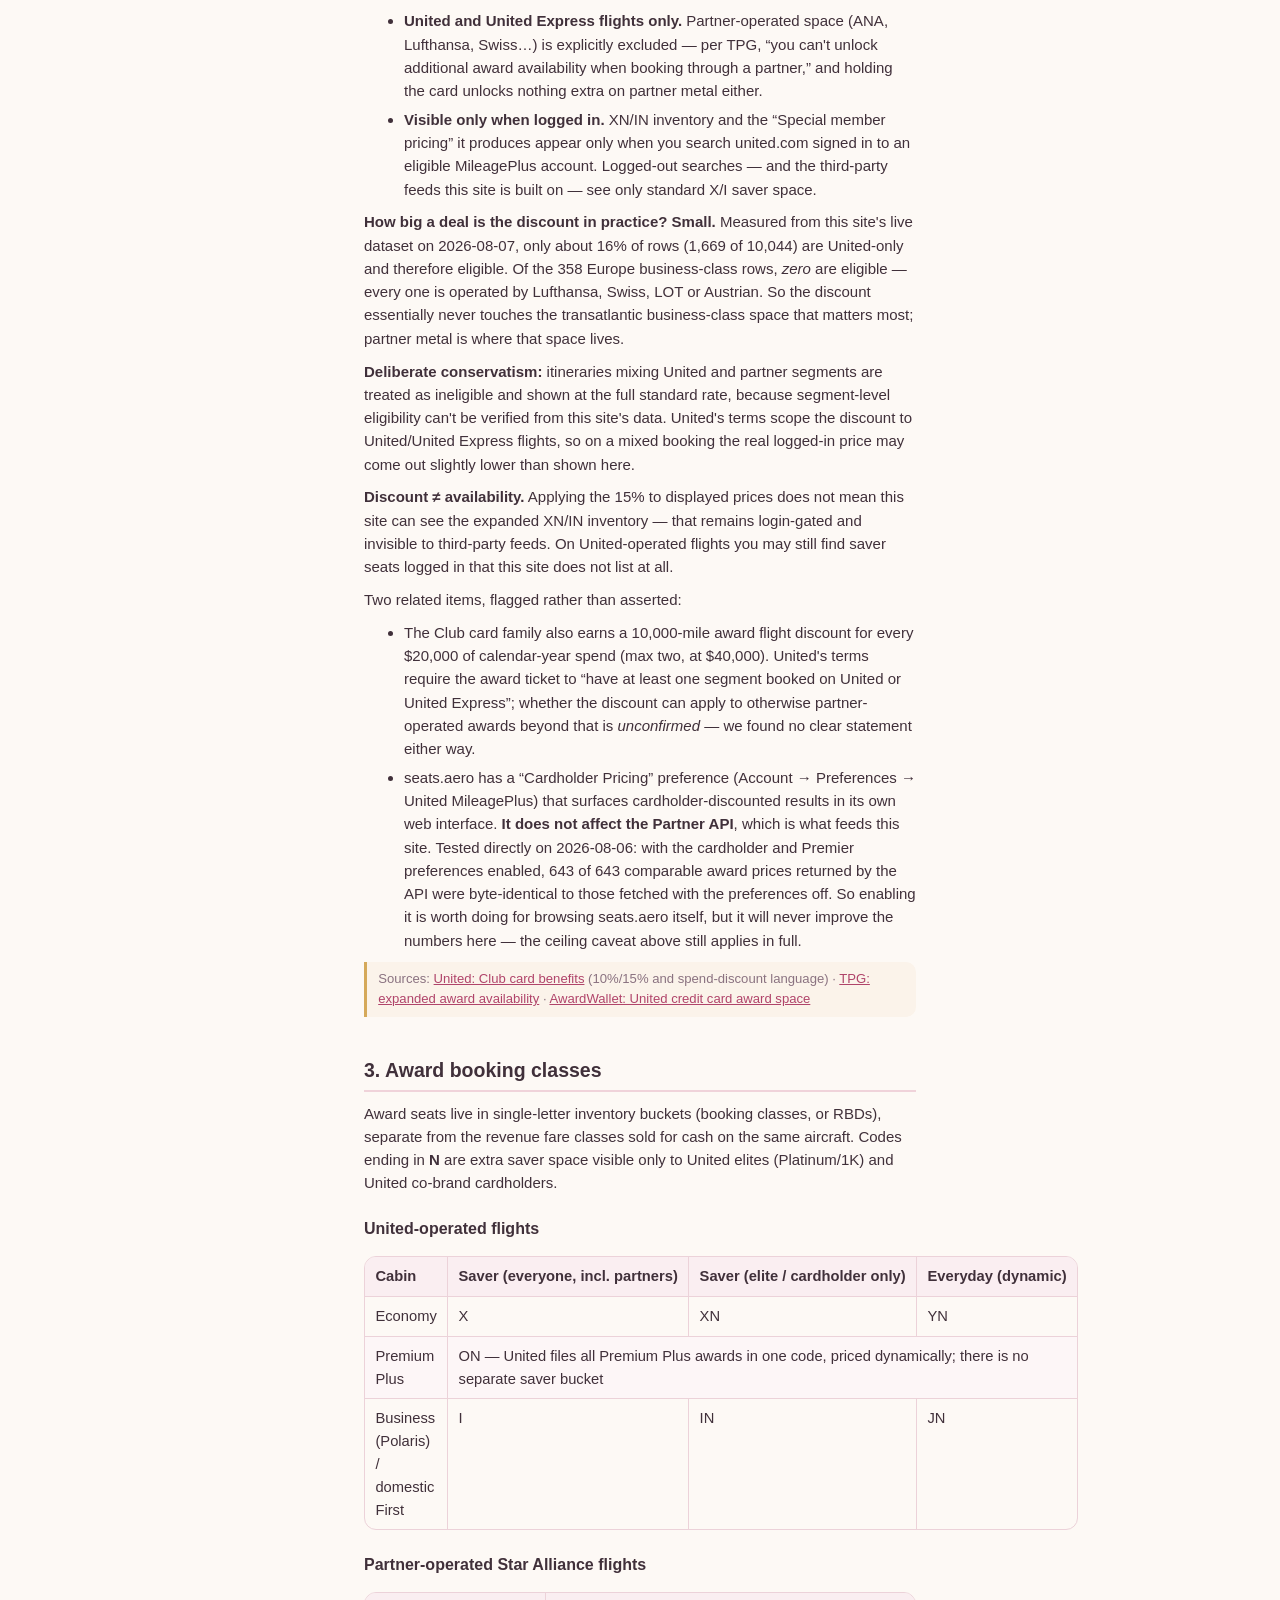
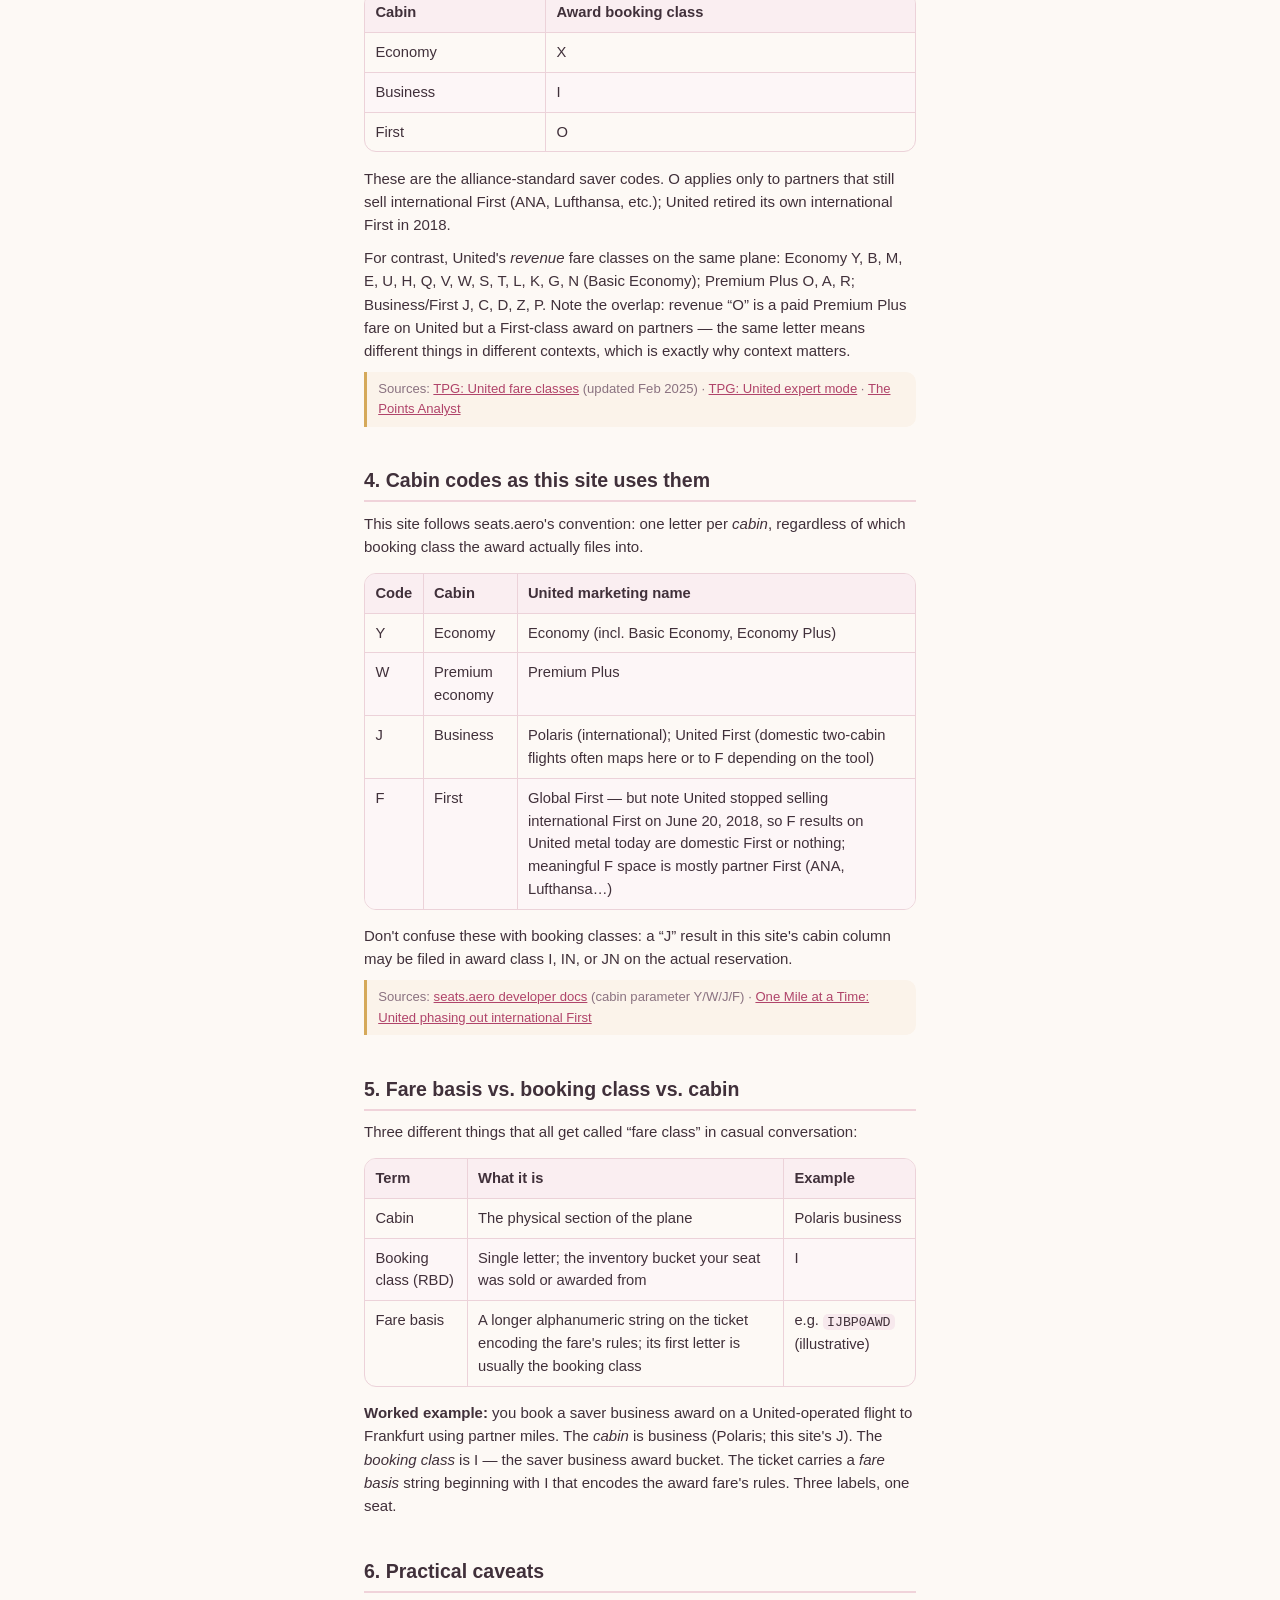
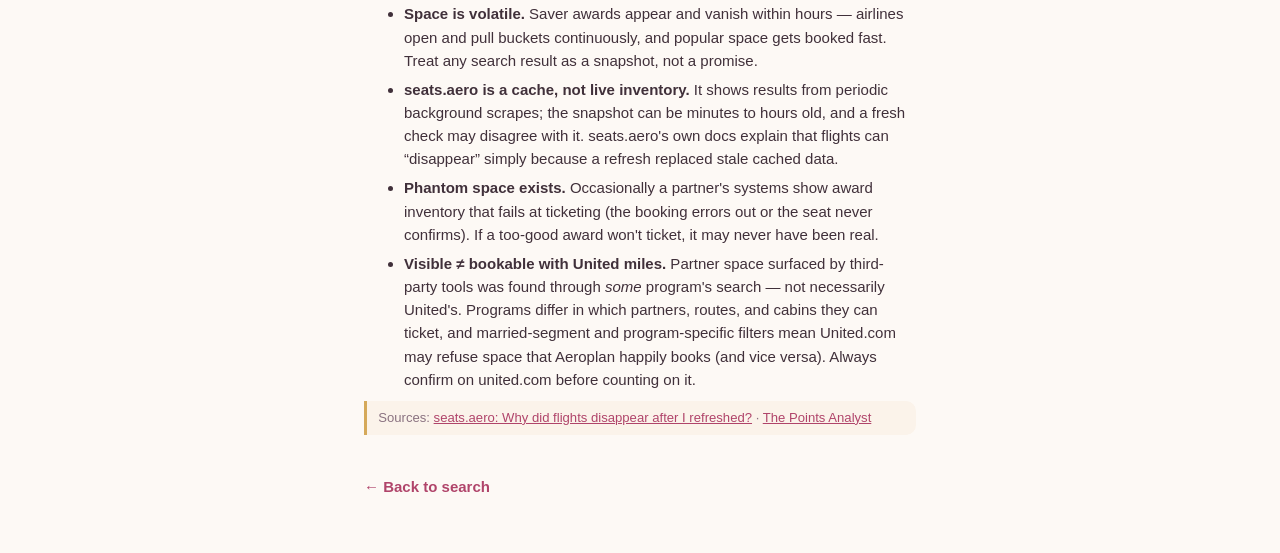
==== commit d5cd8d3a: "Apply the 15% cardmember discount to United-operated awards Displayed prices now reflect what the ca" ====
--- a/guide.html
+++ b/guide.html
@@ -12,7 +12,7 @@
   <header class="guide-header">
     <nav><a href="./index.html">&larr; Back to search</a></nav>
     <h1>United award fares and booking codes</h1>
-    <p class="verified">Last verified: 2026-08-05. Airline inventory rules change without notice; treat anything older than a few months with suspicion.</p>
+    <p class="verified">Last verified: 2026-08-07. Airline inventory rules change without notice; treat anything older than a few months with suspicion.</p>
   </header>
 
   <section id="saver-vs-dynamic">
@@ -30,14 +30,17 @@
 
   <section id="expanded-availability">
     <h2>2. Cardmember and elite &ldquo;expanded availability&rdquo; &mdash; and why this site can't see it</h2>
-    <p>Holders of eligible United co-brand cards (including the Club Infinite card) get more than the standard saver space. United's own benefit copy frames it as a discount: eligible primary cardmembers book award flights <em>&ldquo;on United or United Express only&rdquo;</em> for &ldquo;at least 10% fewer miles than the base price paid by members without an eligible card,&rdquo; rising to &ldquo;at least 15% fewer miles&rdquo; for cardmembers who also hold Premier status. These are tiers of one mechanism, not independently stacking pools &mdash; the 15% figure already reflects the combined card-plus-elite tier.</p>
+    <p>Holders of eligible United co-brand cards (including the Club Infinite card) get more than the standard saver space. United's own benefit copy frames it as a discount: eligible primary cardmembers book award flights <em>&ldquo;on United or United Express only&rdquo;</em> for &ldquo;at least 10% fewer miles than the base price paid by members without an eligible card,&rdquo; rising to &ldquo;at least 15% fewer miles&rdquo; for cardmembers who also hold Premier status. These are tiers of one mechanism, not independently stacking pools &mdash; the 15% figure already reflects the combined card-plus-elite tier, and United's copy gives a single Premier figure with no gradation by status level.</p>
+    <p><strong>This site now bakes the discount in.</strong> Because the reader of record holds both the Club Infinite card and Premier status, rows where <em>every</em> segment is United-operated are displayed with the 15% discount already applied; rows involving any partner metal show the standard rate. Both figures appear in the UI, so you can always see which one you're looking at.</p>
     <p>Mechanically, it is delivered as <em>extra saver-level inventory</em> in separate booking classes &mdash; XN (economy) and IN (business / domestic first) &mdash; layered on top of the standard X/I buckets, not as a price cut on the same seat. Sources describe the tiers slightly differently: TPG's current guide assigns XN to cardholders and Premier Silver/Gold, and IN to Premier Platinum, 1K and Global Services, while other coverage describes cardholders unlocking both XN and IN. If IN access matters to you, test it logged in rather than trusting either description.</p>
     <p>Two hard limits:</p>
     <ul>
       <li><strong>United and United Express flights only.</strong> Partner-operated space (ANA, Lufthansa, Swiss&hellip;) is explicitly excluded &mdash; per TPG, &ldquo;you can't unlock additional award availability when booking through a partner,&rdquo; and holding the card unlocks nothing extra on partner metal either.</li>
       <li><strong>Visible only when logged in.</strong> XN/IN inventory and the &ldquo;Special member pricing&rdquo; it produces appear only when you search united.com signed in to an eligible MileagePlus account. Logged-out searches &mdash; and the third-party feeds this site is built on &mdash; see only standard X/I saver space.</li>
     </ul>
-    <p><strong>How to read this site's numbers, then:</strong> for United-operated flights the mileage shown here is a <em>ceiling</em> &mdash; logged in with the Club Infinite card you may be offered 10&ndash;15% less, or see saver space where this site shows none. For partner-operated flights the numbers should match what you see, and partner metal is where most of the good long-haul premium space lives anyway: as of 2026-08-05, every one of the 143 First-class rows in this site's dataset is Air India-operated, and no United-operated row exceeds 140,000 miles.</p>
+    <p><strong>How big a deal is the discount in practice? Small.</strong> Measured from this site's live dataset on 2026-08-07, only about 16% of rows (1,669 of 10,044) are United-only and therefore eligible. Of the 358 Europe business-class rows, <em>zero</em> are eligible &mdash; every one is operated by Lufthansa, Swiss, LOT or Austrian. So the discount essentially never touches the transatlantic business-class space that matters most; partner metal is where that space lives.</p>
+    <p><strong>Deliberate conservatism:</strong> itineraries mixing United and partner segments are treated as ineligible and shown at the full standard rate, because segment-level eligibility can't be verified from this site's data. United's terms scope the discount to United/United Express flights, so on a mixed booking the real logged-in price may come out slightly lower than shown here.</p>
+    <p><strong>Discount &ne; availability.</strong> Applying the 15% to displayed prices does not mean this site can see the expanded XN/IN inventory &mdash; that remains login-gated and invisible to third-party feeds. On United-operated flights you may still find saver seats logged in that this site does not list at all.</p>
     <p>Two related items, flagged rather than asserted:</p>
     <ul>
       <li>The Club card family also earns a 10,000-mile award flight discount for every $20,000 of calendar-year spend (max two, at $40,000). United's terms require the award ticket to &ldquo;have at least one segment booked on United or United Express&rdquo;; whether the discount can apply to otherwise partner-operated awards beyond that is <em>unconfirmed</em> &mdash; we found no clear statement either way.</li>
--- a/style.css
+++ b/style.css
@@ -312,6 +312,52 @@
 }
 .reset-btn:hover { color: var(--fg); border-color: var(--fg-muted); }
 
+.discount-note {
+  flex-basis: 100%;
+  margin: 0.25rem 0 0;
+  padding-top: 0.6rem;
+  border-top: 1px dashed var(--border);
+  font-size: 0.8rem;
+  color: var(--fg-muted);
+}
+
+/* Cardmember discount marker */
+
+.disc-badge {
+  display: inline-block;
+  padding: 0.05rem 0.45rem;
+  border-radius: 999px;
+  background: var(--accent-soft);
+  color: var(--accent);
+  border: 1px solid var(--accent);
+  font-size: 0.68rem;
+  font-weight: 700;
+  letter-spacing: 0.03em;
+  white-space: nowrap;
+}
+
+.price-base {
+  color: var(--fg-muted);
+  font-size: 0.78rem;
+  white-space: nowrap;
+}
+
+.price-disc-line {
+  flex-basis: 100%;
+  display: flex;
+  align-items: center;
+  gap: 0.4rem;
+  margin-top: 0.1rem;
+}
+
+.miles-sub {
+  display: flex;
+  align-items: center;
+  justify-content: flex-end;
+  gap: 0.35rem;
+  margin-top: 0.15rem;
+}
+
 /* Tabs */
 
 .tabs {
@@ -354,6 +400,296 @@
   border-color: var(--accent);
   color: var(--accent-fg);
 }
+
+.tabs-note {
+  margin: 0.4rem 0 0;
+  font-size: 0.8rem;
+  color: var(--fg-muted);
+}
+
+/* Undo bar */
+
+.undo-bar[hidden] { display: none; }
+.undo-bar {
+  display: flex;
+  align-items: center;
+  gap: 0.75rem;
+  margin: 0.75rem 0 0;
+  padding: 0.5rem 0.9rem;
+  border-radius: 10px;
+  border: 1px solid var(--notice-border);
+  background: var(--notice-bg);
+  color: var(--notice-fg);
+  font-size: 0.9rem;
+}
+.undo-bar button {
+  font: inherit;
+  font-weight: 700;
+  color: var(--accent);
+  background: none;
+  border: none;
+  cursor: pointer;
+  text-decoration: underline;
+  padding: 0.1rem 0.2rem;
+}
+
+/* Destination grid */
+
+.grid-toolbar {
+  display: flex;
+  align-items: center;
+  justify-content: space-between;
+  gap: 1rem;
+  flex-wrap: wrap;
+  margin: 0.9rem 0 0;
+}
+.grid-sort {
+  display: flex;
+  align-items: center;
+  gap: 0.5rem;
+}
+.grid-sort label {
+  font-size: 0.75rem;
+  font-weight: 700;
+  text-transform: uppercase;
+  letter-spacing: 0.07em;
+  color: var(--fg-muted);
+}
+
+.hidden-chip {
+  font: inherit;
+  font-size: 0.85rem;
+  background: var(--bg-alt);
+  border: 1px solid var(--border);
+  border-radius: 999px;
+  color: var(--fg-muted);
+  padding: 0.3rem 0.8rem;
+  cursor: pointer;
+}
+.hidden-chip:hover { color: var(--fg); border-color: var(--fg-muted); }
+.hidden-chip[aria-expanded="true"] {
+  background: var(--accent-soft);
+  color: var(--fg);
+  border-color: var(--accent);
+}
+
+.hidden-panel {
+  margin: 0.75rem 0 0;
+  padding: 0.75rem 1rem;
+  background: var(--card);
+  border: 1px solid var(--border);
+  border-radius: 12px;
+  box-shadow: var(--shadow);
+}
+.hidden-list {
+  list-style: none;
+  margin: 0 0 0.5rem;
+  padding: 0;
+}
+.hidden-list li {
+  display: flex;
+  align-items: center;
+  gap: 0.75rem;
+  padding: 0.3rem 0;
+  border-bottom: 1px solid var(--border);
+  font-size: 0.9rem;
+}
+.hidden-list li:last-child { border-bottom: none; }
+.hidden-list li > span:first-child { flex: 1; }
+.hidden-fav-note {
+  color: var(--accent);
+  font-size: 0.8rem;
+  white-space: nowrap;
+}
+.restore-btn {
+  font: inherit;
+  font-size: 0.8rem;
+  font-weight: 600;
+  background: none;
+  border: 1px solid var(--border);
+  border-radius: 8px;
+  color: var(--accent);
+  padding: 0.2rem 0.6rem;
+  cursor: pointer;
+}
+.restore-btn:hover { border-color: var(--accent); background: var(--accent-soft); }
+.restore-all { margin-top: 0.25rem; }
+
+.cabin-section { margin-top: 1.4rem; }
+.cabin-heading {
+  display: flex;
+  align-items: center;
+  gap: 0.75rem;
+  margin: 0;
+  font-size: 0.8rem;
+  font-weight: 700;
+  text-transform: uppercase;
+  letter-spacing: 0.1em;
+  color: var(--gold);
+}
+.cabin-heading::after {
+  content: "";
+  flex: 1;
+  height: 1px;
+  background: var(--border);
+}
+
+.dest-grid {
+  display: grid;
+  grid-template-columns: repeat(auto-fill, minmax(240px, 1fr));
+  gap: 0.9rem;
+  margin-top: 0.9rem;
+}
+
+.dest-card {
+  position: relative;
+  background: var(--card);
+  border: 1px solid var(--border);
+  border-radius: 16px;
+  box-shadow: var(--shadow);
+  padding: 1rem 1.1rem 0.9rem;
+  cursor: pointer;
+  transition: transform 0.12s ease, box-shadow 0.12s ease, border-color 0.12s ease;
+}
+.dest-card:hover {
+  transform: translateY(-3px);
+  border-color: var(--accent);
+  box-shadow: 0 4px 8px rgba(90, 50, 70, 0.12), 0 10px 24px rgba(90, 50, 70, 0.10);
+}
+.dest-card:focus-visible {
+  outline: 2px solid var(--accent);
+  outline-offset: 2px;
+}
+
+.hide-btn {
+  position: absolute;
+  top: 0.5rem;
+  right: 0.5rem;
+  width: 1.6rem;
+  height: 1.6rem;
+  border: none;
+  border-radius: 50%;
+  background: none;
+  color: var(--fg-muted);
+  opacity: 0.55;
+  font-size: 1.05rem;
+  line-height: 1;
+  cursor: pointer;
+}
+.hide-btn:hover, .hide-btn:focus-visible {
+  opacity: 1;
+  background: var(--accent-soft);
+  color: var(--accent);
+}
+.hide-btn:focus-visible { outline: 2px solid var(--accent); }
+
+.card-top h3 {
+  margin: 0;
+  font-size: 1.15rem;
+  letter-spacing: -0.01em;
+  padding-right: 1.5rem; /* clear of the hide button */
+}
+.dest-code {
+  margin: 0.1rem 0 0;
+  font-size: 0.78rem;
+  font-weight: 600;
+  text-transform: uppercase;
+  letter-spacing: 0.06em;
+  color: var(--fg-muted);
+}
+
+.card-price {
+  display: flex;
+  align-items: baseline;
+  gap: 0.4rem;
+  flex-wrap: wrap;
+  margin-top: 0.6rem;
+}
+.price-cabin {
+  flex-basis: 100%;
+  font-size: 0.72rem;
+  font-weight: 700;
+  text-transform: uppercase;
+  letter-spacing: 0.08em;
+  color: var(--gold);
+}
+.price-miles {
+  font-size: 1.45rem;
+  font-weight: 700;
+  font-variant-numeric: tabular-nums;
+  letter-spacing: -0.01em;
+}
+.price-unit {
+  font-size: 0.8rem;
+  color: var(--fg-muted);
+}
+.price-delta { font-size: 0.9rem; }
+
+.cabin-mini {
+  list-style: none;
+  margin: 0.45rem 0 0;
+  padding: 0;
+  display: flex;
+  flex-wrap: wrap;
+  gap: 0.25rem 0.8rem;
+  font-size: 0.8rem;
+  color: var(--fg-muted);
+}
+
+.card-meta {
+  margin: 0.7rem 0 0;
+  padding-top: 0.55rem;
+  border-top: 1px solid var(--border);
+  font-size: 0.78rem;
+  color: var(--fg-muted);
+  line-height: 1.5;
+}
+.card-favs { color: var(--accent); font-weight: 700; }
+
+/* Destination detail */
+
+.dest-header {
+  display: flex;
+  align-items: flex-start;
+  gap: 1rem;
+  flex-wrap: wrap;
+  margin: 1rem 0 0;
+}
+.dest-heading h2 {
+  margin: 0;
+  font-size: 1.35rem;
+  letter-spacing: -0.01em;
+}
+.dest-sub {
+  margin: 0.15rem 0 0;
+  font-size: 0.85rem;
+  color: var(--fg-muted);
+}
+.hidden-note {
+  color: var(--warn-fg);
+  background: var(--warn-bg);
+  border: 1px solid var(--warn-border);
+  border-radius: 8px;
+  padding: 0.15rem 0.5rem;
+  margin-left: 0.5rem;
+  display: inline-flex;
+  align-items: center;
+  gap: 0.4rem;
+}
+
+.back-btn {
+  font: inherit;
+  font-size: 0.9rem;
+  font-weight: 600;
+  background: var(--card);
+  border: 1px solid var(--border);
+  border-radius: 999px;
+  color: var(--accent);
+  padding: 0.4rem 0.9rem;
+  cursor: pointer;
+  box-shadow: var(--shadow);
+}
+.back-btn:hover { border-color: var(--accent); background: var(--accent-soft); }
 
 /* Table */
 
@@ -509,13 +845,13 @@
   td.fav-col::before { content: none; }
   .fav-btn { font-size: 1.25rem; }
 
-  tbody td[data-label="Date"],
-  tbody td[data-label="Route"] {
+  tbody td[data-label="Date"] {
     padding-right: 2.2rem; /* keep clear of the heart */
   }
-  tbody td[data-label="Route"] { flex-direction: row; }
-  .city { display: inline; margin-left: 0.4em; }
 
   .filters { gap: 0.75rem 1.25rem; }
   input[type="range"] { width: 100%; }
-}
+
+  .dest-grid { grid-template-columns: 1fr; }
+  .dest-header { align-items: center; }
+}
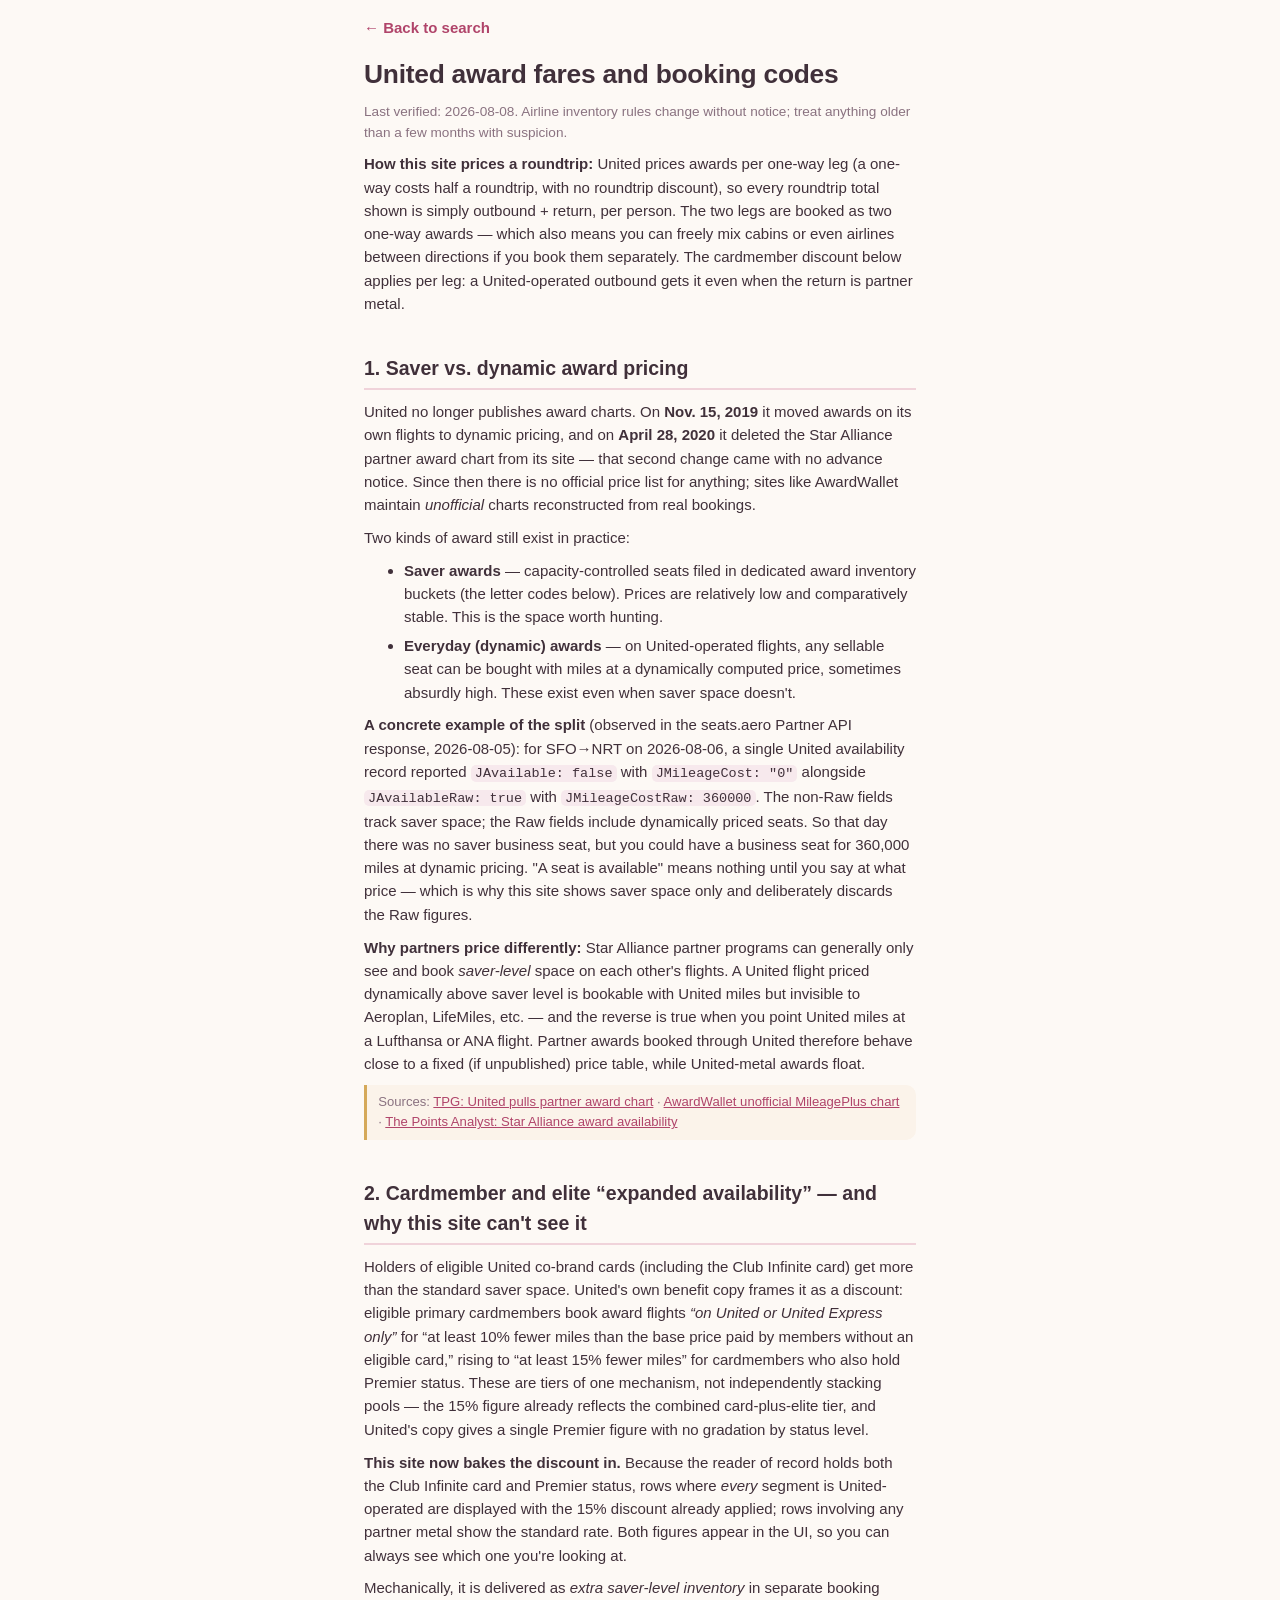
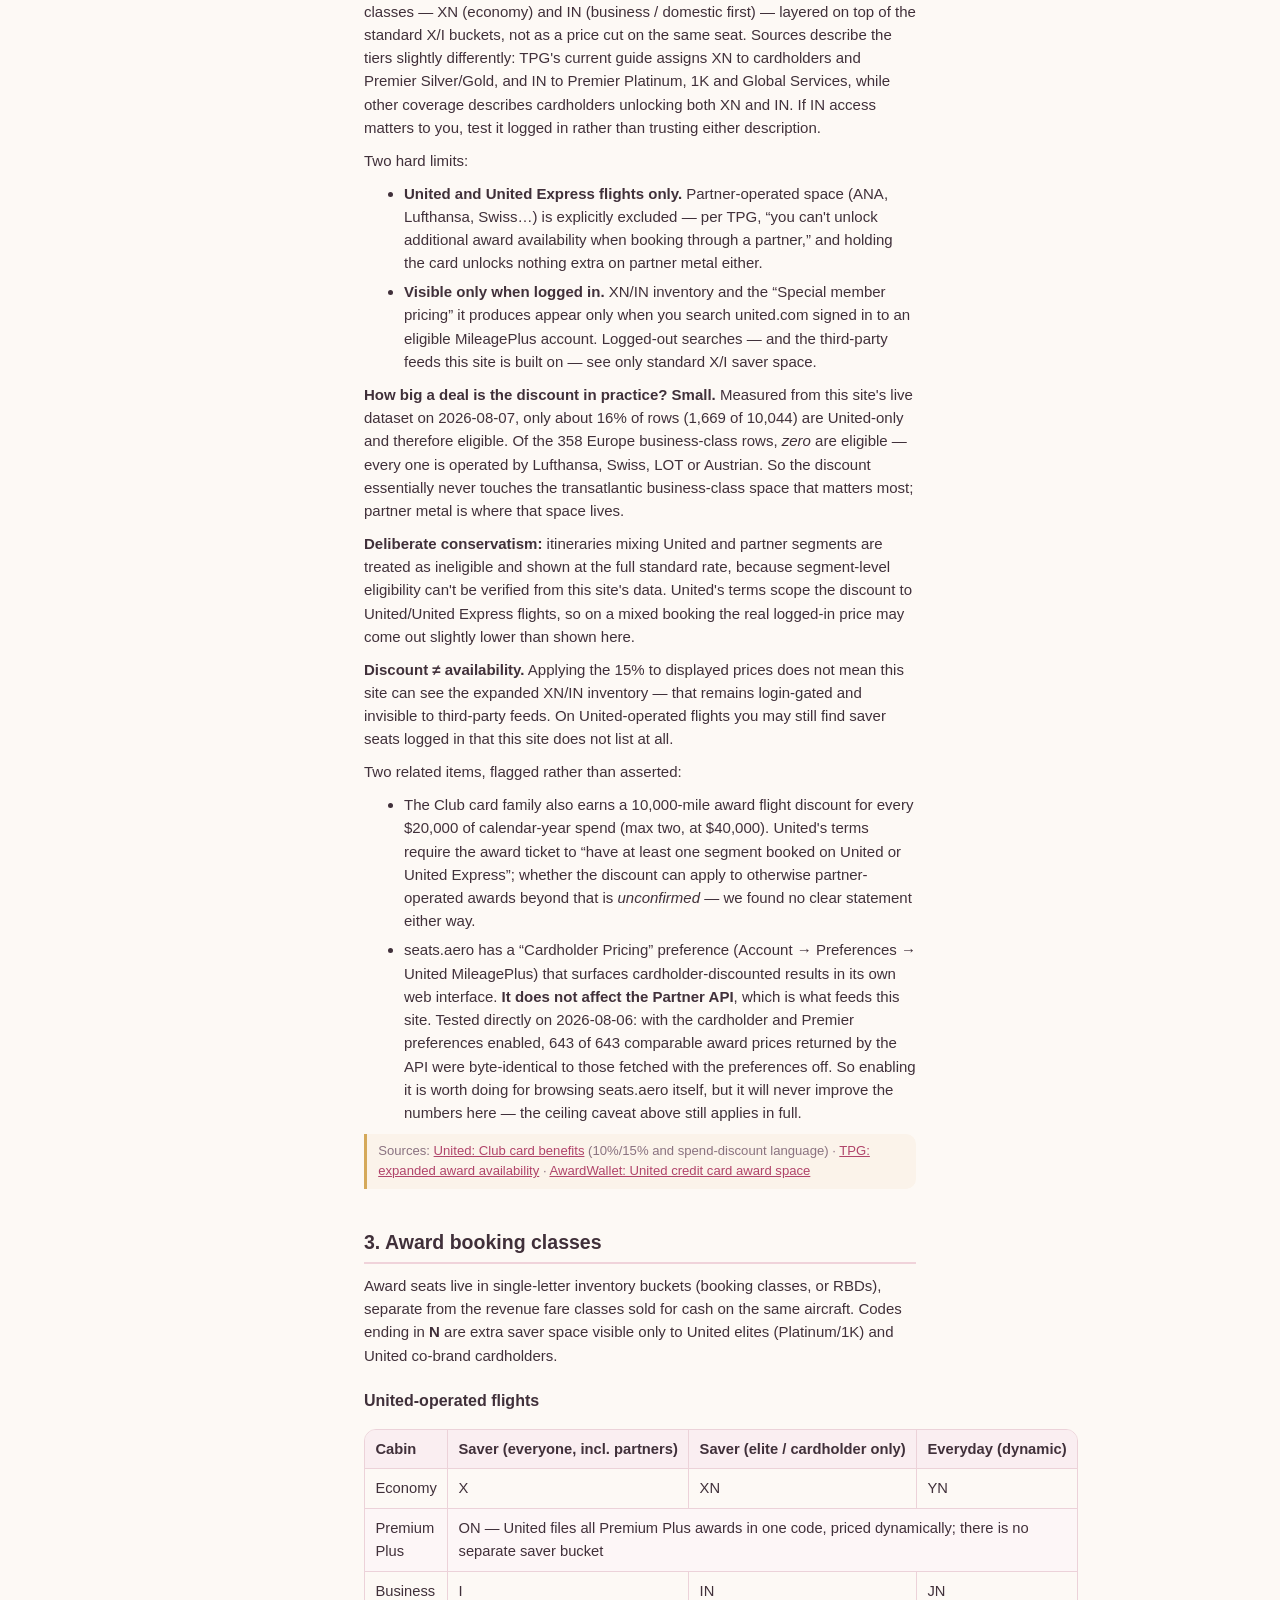
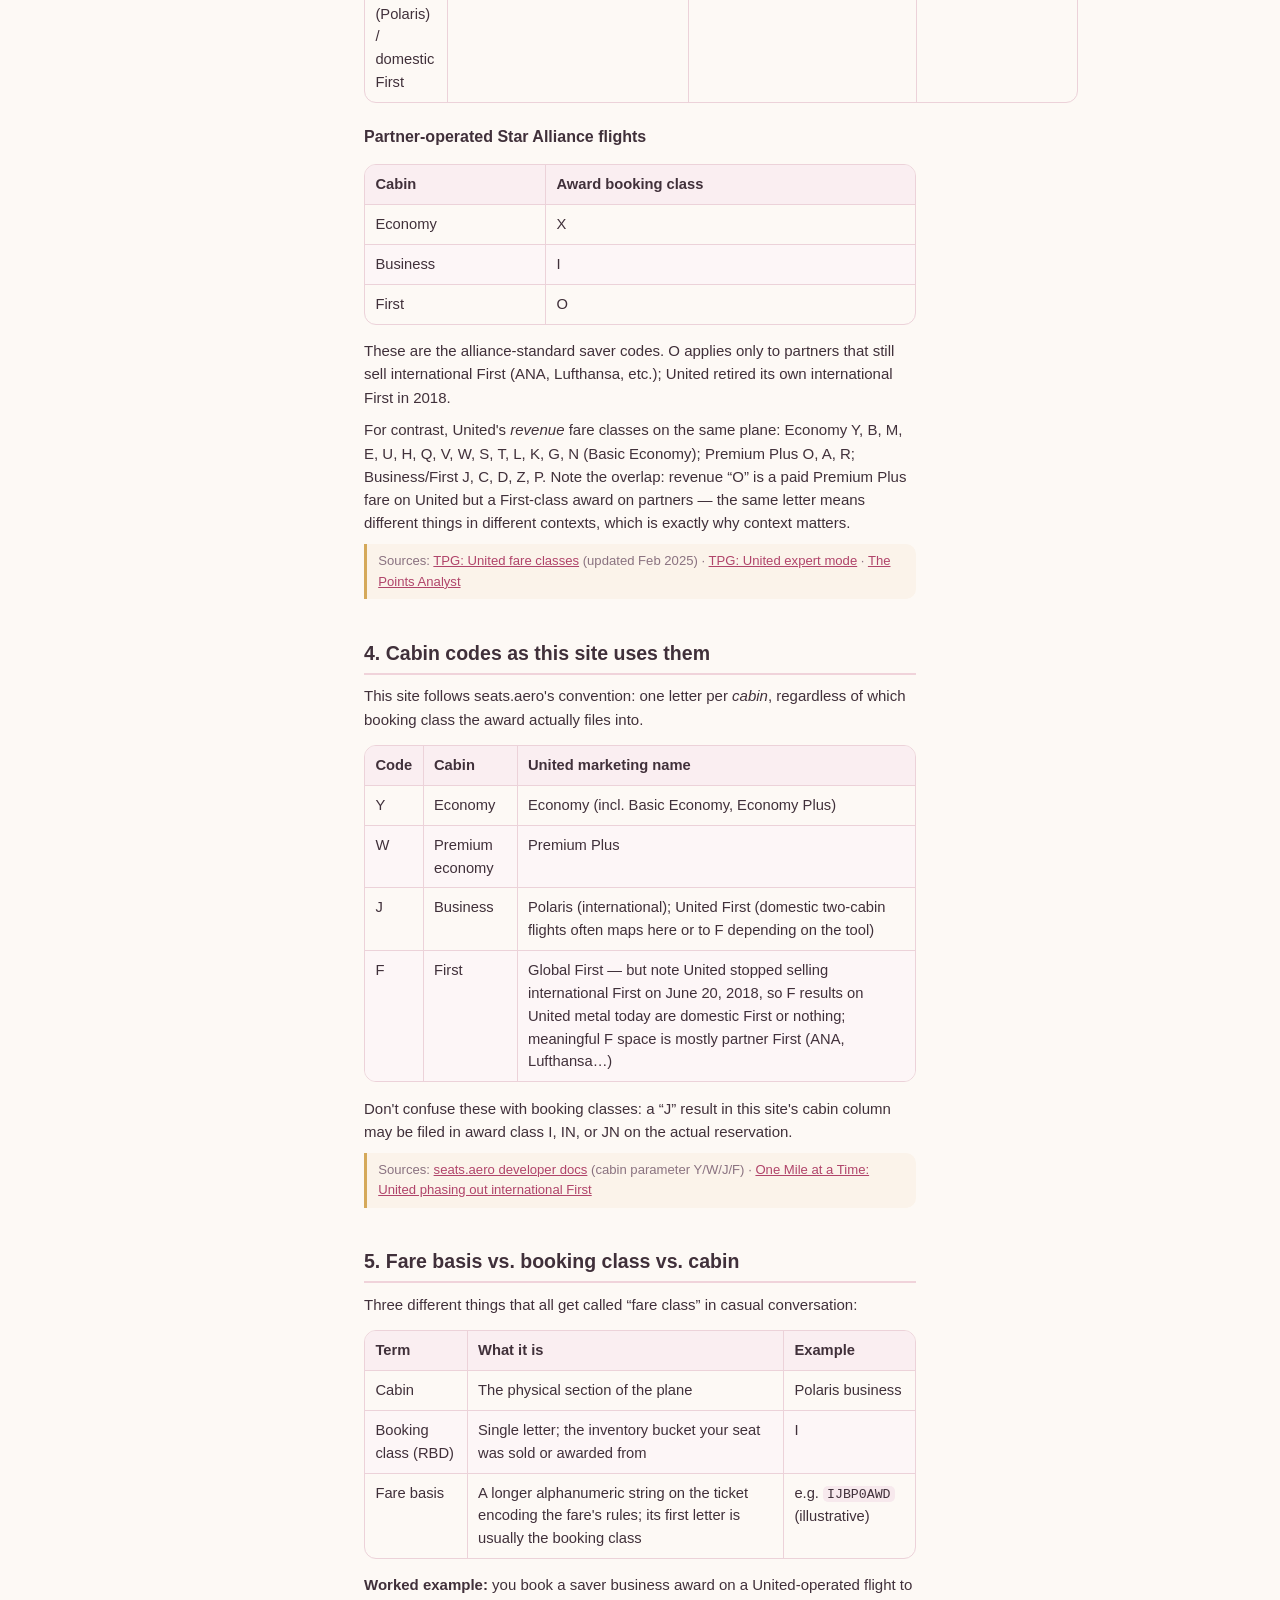
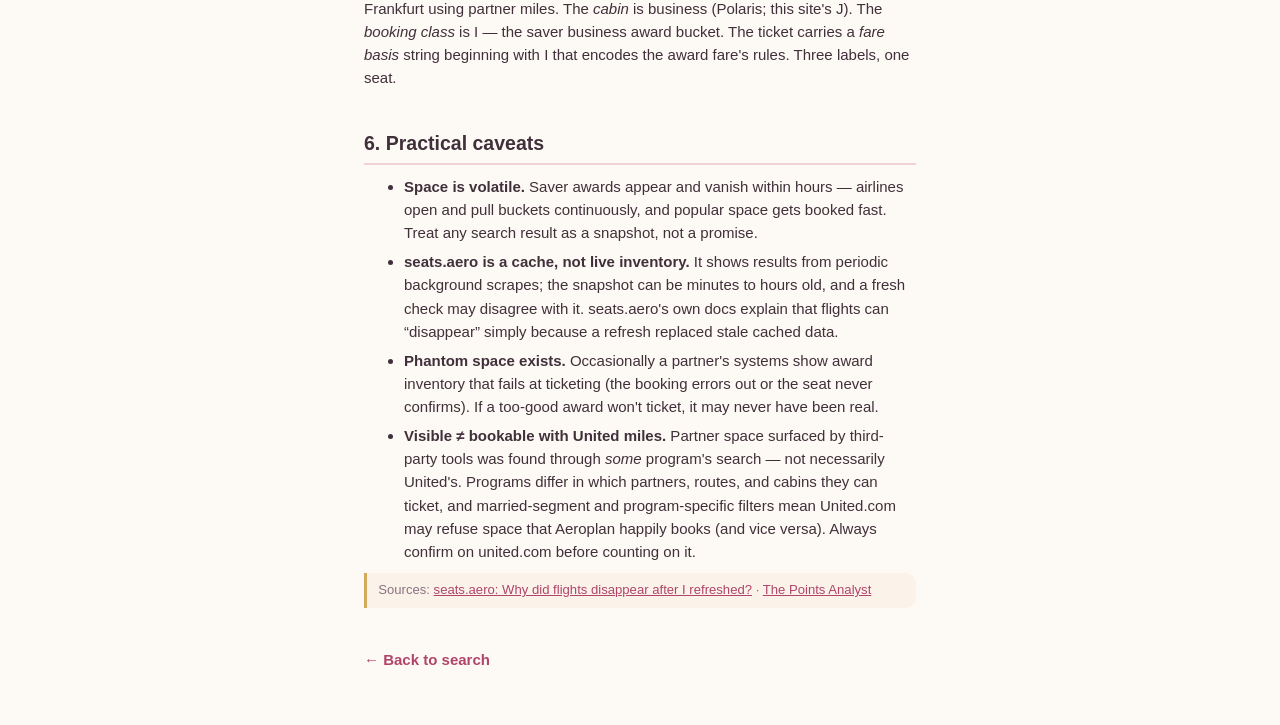
==== commit e7380ff4: "Rework the site around bookable roundtrips The refresh script now fetches both directions (SFO->X an" ====
--- a/guide.html
+++ b/guide.html
@@ -12,7 +12,8 @@
   <header class="guide-header">
     <nav><a href="./index.html">&larr; Back to search</a></nav>
     <h1>United award fares and booking codes</h1>
-    <p class="verified">Last verified: 2026-08-07. Airline inventory rules change without notice; treat anything older than a few months with suspicion.</p>
+    <p class="verified">Last verified: 2026-08-08. Airline inventory rules change without notice; treat anything older than a few months with suspicion.</p>
+    <p><strong>How this site prices a roundtrip:</strong> United prices awards per one-way leg (a one-way costs half a roundtrip, with no roundtrip discount), so every roundtrip total shown is simply outbound&nbsp;+&nbsp;return, per person. The two legs are booked as two one-way awards &mdash; which also means you can freely mix cabins or even airlines between directions if you book them separately. The cardmember discount below applies per leg: a United-operated outbound gets it even when the return is partner metal.</p>
   </header>
 
   <section id="saver-vs-dynamic">
--- a/style.css
+++ b/style.css
@@ -284,6 +284,14 @@
 }
 #max-miles-out { font-weight: 700; color: var(--fg); text-transform: none; letter-spacing: 0; }
 
+.nights-row {
+  display: flex;
+  align-items: center;
+  gap: 0.3rem;
+}
+.nights-row input[type="number"] { width: 3.4rem; }
+.nights-dash { color: var(--fg-muted); }
+
 .filter-inline {
   display: flex;
   align-items: center;
@@ -319,6 +327,22 @@
   border-top: 1px dashed var(--border);
   font-size: 0.8rem;
   color: var(--fg-muted);
+}
+
+/* Unknown seat count marker — noticeable (amber) but not shouting */
+
+.unk-badge {
+  display: inline-block;
+  padding: 0.05rem 0.45rem;
+  border-radius: 999px;
+  background: var(--warn-bg);
+  border: 1px solid var(--warn-border);
+  color: var(--warn-fg);
+  font-size: 0.7rem;
+  font-weight: 700;
+  letter-spacing: 0.02em;
+  white-space: nowrap;
+  cursor: help;
 }
 
 /* Cardmember discount marker */
@@ -516,6 +540,11 @@
 .restore-all { margin-top: 0.25rem; }
 
 .cabin-section { margin-top: 1.4rem; }
+.section-note {
+  margin: 0.5rem 0 0;
+  font-size: 0.82rem;
+  color: var(--fg-muted);
+}
 .cabin-heading {
   display: flex;
   align-items: center;
@@ -691,9 +720,46 @@
 }
 .back-btn:hover { border-color: var(--accent); background: var(--accent-soft); }
 
+/* Trips / Outbound / Return view switcher */
+
+.view-switch {
+  display: inline-flex;
+  margin: 0.9rem 0 0;
+  border: 1px solid var(--border);
+  border-radius: 999px;
+  background: var(--card);
+  box-shadow: var(--shadow);
+  overflow: hidden;
+}
+.view-switch button {
+  font: inherit;
+  font-size: 0.85rem;
+  font-weight: 600;
+  background: none;
+  border: none;
+  color: var(--fg-muted);
+  padding: 0.4rem 0.95rem;
+  cursor: pointer;
+}
+.view-switch button + button { border-left: 1px solid var(--border); }
+.view-switch button:hover { color: var(--fg); background: var(--accent-soft); }
+.view-switch button[aria-pressed="true"] {
+  background: var(--accent);
+  color: var(--accent-fg);
+}
+
 /* Table */
 
 .table-wrap { margin-top: 0.75rem; }
+
+thead th.plain-th {
+  font-size: 0.78rem;
+  font-weight: 700;
+  text-transform: uppercase;
+  letter-spacing: 0.05em;
+  color: var(--fg-muted);
+  padding: 0.5rem 0.6rem;
+}
 
 table {
   width: 100%;
@@ -845,10 +911,13 @@
   td.fav-col::before { content: none; }
   .fav-btn { font-size: 1.25rem; }
 
-  tbody td[data-label="Date"] {
+  tbody td[data-label="Date"],
+  tbody td[data-label="Depart"] {
     padding-right: 2.2rem; /* keep clear of the heart */
   }
 
+  .miles-sub { flex-wrap: wrap; justify-content: flex-end; min-width: 0; }
+
   .filters { gap: 0.75rem 1.25rem; }
   input[type="range"] { width: 100%; }
 
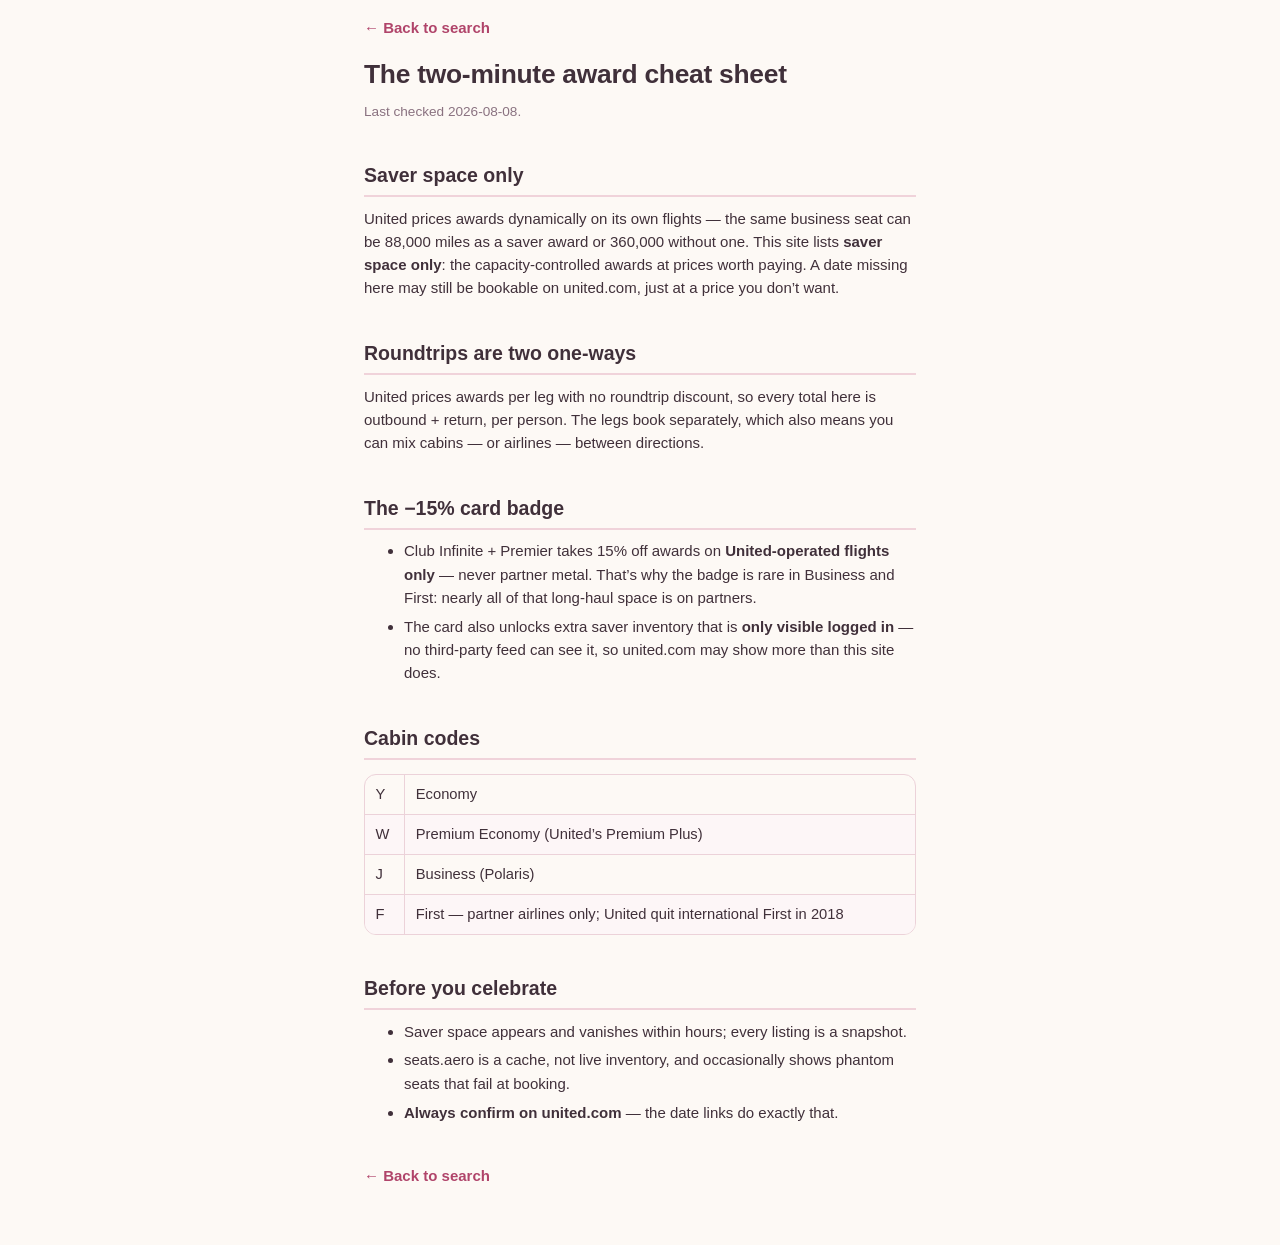
==== commit c48fd3c9: "Trim the UI copy and shrink the guide to a cheat sheet The site had accumulated paragraph-length exp" ====
--- a/guide.html
+++ b/guide.html
@@ -3,7 +3,7 @@
 <head>
   <meta charset="utf-8">
   <meta name="viewport" content="width=device-width, initial-scale=1">
-  <title>United Award Fares &amp; Booking Codes</title>
+  <title>Award Cheat Sheet</title>
   <link rel="stylesheet" href="./style.css">
   <link rel="stylesheet" href="./guide.css">
 </head>
@@ -11,120 +11,59 @@
 <div class="guide">
   <header class="guide-header">
     <nav><a href="./index.html">&larr; Back to search</a></nav>
-    <h1>United award fares and booking codes</h1>
-    <p class="verified">Last verified: 2026-08-08. Airline inventory rules change without notice; treat anything older than a few months with suspicion.</p>
-    <p><strong>How this site prices a roundtrip:</strong> United prices awards per one-way leg (a one-way costs half a roundtrip, with no roundtrip discount), so every roundtrip total shown is simply outbound&nbsp;+&nbsp;return, per person. The two legs are booked as two one-way awards &mdash; which also means you can freely mix cabins or even airlines between directions if you book them separately. The cardmember discount below applies per leg: a United-operated outbound gets it even when the return is partner metal.</p>
+    <h1>The two-minute award cheat sheet</h1>
+    <p class="verified">Last checked 2026-08-08.</p>
   </header>
 
-  <section id="saver-vs-dynamic">
-    <h2>1. Saver vs. dynamic award pricing</h2>
-    <p>United no longer publishes award charts. On <strong>Nov. 15, 2019</strong> it moved awards on its own flights to dynamic pricing, and on <strong>April 28, 2020</strong> it deleted the Star Alliance partner award chart from its site &mdash; that second change came with no advance notice. Since then there is no official price list for anything; sites like AwardWallet maintain <em>unofficial</em> charts reconstructed from real bookings.</p>
-    <p>Two kinds of award still exist in practice:</p>
-    <ul>
-      <li><strong>Saver awards</strong> &mdash; capacity-controlled seats filed in dedicated award inventory buckets (the letter codes below). Prices are relatively low and comparatively stable. This is the space worth hunting.</li>
-      <li><strong>Everyday (dynamic) awards</strong> &mdash; on United-operated flights, any sellable seat can be bought with miles at a dynamically computed price, sometimes absurdly high. These exist even when saver space doesn't.</li>
-    </ul>
-    <p><strong>A concrete example of the split</strong> (observed in the seats.aero Partner API response, 2026-08-05): for SFO&rarr;NRT on 2026-08-06, a single United availability record reported <code>JAvailable:&nbsp;false</code> with <code>JMileageCost:&nbsp;"0"</code> alongside <code>JAvailableRaw:&nbsp;true</code> with <code>JMileageCostRaw:&nbsp;360000</code>. The non-Raw fields track saver space; the Raw fields include dynamically priced seats. So that day there was no saver business seat, but you could have a business seat for 360,000 miles at dynamic pricing. "A seat is available" means nothing until you say at what price &mdash; which is why this site shows saver space only and deliberately discards the Raw figures.</p>
-    <p><strong>Why partners price differently:</strong> Star Alliance partner programs can generally only see and book <em>saver-level</em> space on each other's flights. A United flight priced dynamically above saver level is bookable with United miles but invisible to Aeroplan, LifeMiles, etc. &mdash; and the reverse is true when you point United miles at a Lufthansa or ANA flight. Partner awards booked through United therefore behave close to a fixed (if unpublished) price table, while United-metal awards float.</p>
-    <p class="source">Sources: <a href="https://thepointsguy.com/news/united-pulls-partner-award-chart">TPG: United pulls partner award chart</a> &middot; <a href="https://awardwallet.com/airlines/united-mileageplus/partner-award-chart/">AwardWallet unofficial MileagePlus chart</a> &middot; <a href="https://www.thepointsanalyst.com/search-for-star-alliance-award-availability/">The Points Analyst: Star Alliance award availability</a></p>
+  <section id="saver">
+    <h2>Saver space only</h2>
+    <p>United prices awards dynamically on its own flights &mdash; the same
+    business seat can be 88,000 miles as a saver award or 360,000 without one.
+    This site lists <strong>saver space only</strong>: the capacity-controlled
+    awards at prices worth paying. A date missing here may still be bookable
+    on united.com, just at a price you don&rsquo;t want.</p>
   </section>
 
-  <section id="expanded-availability">
-    <h2>2. Cardmember and elite &ldquo;expanded availability&rdquo; &mdash; and why this site can't see it</h2>
-    <p>Holders of eligible United co-brand cards (including the Club Infinite card) get more than the standard saver space. United's own benefit copy frames it as a discount: eligible primary cardmembers book award flights <em>&ldquo;on United or United Express only&rdquo;</em> for &ldquo;at least 10% fewer miles than the base price paid by members without an eligible card,&rdquo; rising to &ldquo;at least 15% fewer miles&rdquo; for cardmembers who also hold Premier status. These are tiers of one mechanism, not independently stacking pools &mdash; the 15% figure already reflects the combined card-plus-elite tier, and United's copy gives a single Premier figure with no gradation by status level.</p>
-    <p><strong>This site now bakes the discount in.</strong> Because the reader of record holds both the Club Infinite card and Premier status, rows where <em>every</em> segment is United-operated are displayed with the 15% discount already applied; rows involving any partner metal show the standard rate. Both figures appear in the UI, so you can always see which one you're looking at.</p>
-    <p>Mechanically, it is delivered as <em>extra saver-level inventory</em> in separate booking classes &mdash; XN (economy) and IN (business / domestic first) &mdash; layered on top of the standard X/I buckets, not as a price cut on the same seat. Sources describe the tiers slightly differently: TPG's current guide assigns XN to cardholders and Premier Silver/Gold, and IN to Premier Platinum, 1K and Global Services, while other coverage describes cardholders unlocking both XN and IN. If IN access matters to you, test it logged in rather than trusting either description.</p>
-    <p>Two hard limits:</p>
-    <ul>
-      <li><strong>United and United Express flights only.</strong> Partner-operated space (ANA, Lufthansa, Swiss&hellip;) is explicitly excluded &mdash; per TPG, &ldquo;you can't unlock additional award availability when booking through a partner,&rdquo; and holding the card unlocks nothing extra on partner metal either.</li>
-      <li><strong>Visible only when logged in.</strong> XN/IN inventory and the &ldquo;Special member pricing&rdquo; it produces appear only when you search united.com signed in to an eligible MileagePlus account. Logged-out searches &mdash; and the third-party feeds this site is built on &mdash; see only standard X/I saver space.</li>
-    </ul>
-    <p><strong>How big a deal is the discount in practice? Small.</strong> Measured from this site's live dataset on 2026-08-07, only about 16% of rows (1,669 of 10,044) are United-only and therefore eligible. Of the 358 Europe business-class rows, <em>zero</em> are eligible &mdash; every one is operated by Lufthansa, Swiss, LOT or Austrian. So the discount essentially never touches the transatlantic business-class space that matters most; partner metal is where that space lives.</p>
-    <p><strong>Deliberate conservatism:</strong> itineraries mixing United and partner segments are treated as ineligible and shown at the full standard rate, because segment-level eligibility can't be verified from this site's data. United's terms scope the discount to United/United Express flights, so on a mixed booking the real logged-in price may come out slightly lower than shown here.</p>
-    <p><strong>Discount &ne; availability.</strong> Applying the 15% to displayed prices does not mean this site can see the expanded XN/IN inventory &mdash; that remains login-gated and invisible to third-party feeds. On United-operated flights you may still find saver seats logged in that this site does not list at all.</p>
-    <p>Two related items, flagged rather than asserted:</p>
-    <ul>
-      <li>The Club card family also earns a 10,000-mile award flight discount for every $20,000 of calendar-year spend (max two, at $40,000). United's terms require the award ticket to &ldquo;have at least one segment booked on United or United Express&rdquo;; whether the discount can apply to otherwise partner-operated awards beyond that is <em>unconfirmed</em> &mdash; we found no clear statement either way.</li>
-      <li>seats.aero has a &ldquo;Cardholder Pricing&rdquo; preference (Account &rarr; Preferences &rarr; United MileagePlus) that surfaces cardholder-discounted results in its own web interface. <strong>It does not affect the Partner API</strong>, which is what feeds this site. Tested directly on 2026-08-06: with the cardholder and Premier preferences enabled, 643 of 643 comparable award prices returned by the API were byte-identical to those fetched with the preferences off. So enabling it is worth doing for browsing seats.aero itself, but it will never improve the numbers here &mdash; the ceiling caveat above still applies in full.</li>
-    </ul>
-    <p class="source">Sources: <a href="https://cardmembers.united.com/Club">United: Club card benefits</a> (10%/15% and spend-discount language) &middot; <a href="https://thepointsguy.com/airline/award-availability-united-credit-cards/">TPG: expanded award availability</a> &middot; <a href="https://awardwallet.com/credit-cards/united-mileageplus/united-credit-card-award-space/">AwardWallet: United credit card award space</a></p>
+  <section id="roundtrips">
+    <h2>Roundtrips are two one-ways</h2>
+    <p>United prices awards per leg with no roundtrip discount, so every total
+    here is outbound&nbsp;+&nbsp;return, per person. The legs book separately,
+    which also means you can mix cabins &mdash; or airlines &mdash; between
+    directions.</p>
   </section>
 
-  <section id="booking-classes">
-    <h2>3. Award booking classes</h2>
-    <p>Award seats live in single-letter inventory buckets (booking classes, or RBDs), separate from the revenue fare classes sold for cash on the same aircraft. Codes ending in <strong>N</strong> are extra saver space visible only to United elites (Platinum/1K) and United co-brand cardholders.</p>
-
-    <h3>United-operated flights</h3>
-    <table>
-      <thead>
-        <tr><th>Cabin</th><th>Saver (everyone, incl. partners)</th><th>Saver (elite / cardholder only)</th><th>Everyday (dynamic)</th></tr>
-      </thead>
-      <tbody>
-        <tr><td>Economy</td><td>X</td><td>XN</td><td>YN</td></tr>
-        <tr><td>Premium Plus</td><td colspan="3">ON &mdash; United files all Premium Plus awards in one code, priced dynamically; there is no separate saver bucket</td></tr>
-        <tr><td>Business (Polaris) / domestic First</td><td>I</td><td>IN</td><td>JN</td></tr>
-      </tbody>
-    </table>
-
-    <h3>Partner-operated Star Alliance flights</h3>
-    <table>
-      <thead>
-        <tr><th>Cabin</th><th>Award booking class</th></tr>
-      </thead>
-      <tbody>
-        <tr><td>Economy</td><td>X</td></tr>
-        <tr><td>Business</td><td>I</td></tr>
-        <tr><td>First</td><td>O</td></tr>
-      </tbody>
-    </table>
-    <p>These are the alliance-standard saver codes. O applies only to partners that still sell international First (ANA, Lufthansa, etc.); United retired its own international First in 2018.</p>
-    <p>For contrast, United's <em>revenue</em> fare classes on the same plane: Economy Y, B, M, E, U, H, Q, V, W, S, T, L, K, G, N (Basic Economy); Premium Plus O, A, R; Business/First J, C, D, Z, P. Note the overlap: revenue &ldquo;O&rdquo; is a paid Premium Plus fare on United but a First-class award on partners &mdash; the same letter means different things in different contexts, which is exactly why context matters.</p>
-    <p class="source">Sources: <a href="https://thepointsguy.com/airline/united-fare-classes/">TPG: United fare classes</a> (updated Feb 2025) &middot; <a href="https://thepointsguy.com/loyalty-programs/united-expert-mode/">TPG: United expert mode</a> &middot; <a href="https://www.thepointsanalyst.com/search-for-star-alliance-award-availability/">The Points Analyst</a></p>
+  <section id="discount">
+    <h2>The &minus;15% card badge</h2>
+    <ul>
+      <li>Club Infinite + Premier takes 15% off awards on
+      <strong>United-operated flights only</strong> &mdash; never partner
+      metal. That&rsquo;s why the badge is rare in Business and First: nearly
+      all of that long-haul space is on partners.</li>
+      <li>The card also unlocks extra saver inventory that is
+      <strong>only visible logged in</strong> &mdash; no third-party feed can
+      see it, so united.com may show more than this site does.</li>
+    </ul>
   </section>
 
   <section id="cabins">
-    <h2>4. Cabin codes as this site uses them</h2>
-    <p>This site follows seats.aero's convention: one letter per <em>cabin</em>, regardless of which booking class the award actually files into.</p>
+    <h2>Cabin codes</h2>
     <table>
-      <thead>
-        <tr><th>Code</th><th>Cabin</th><th>United marketing name</th></tr>
-      </thead>
       <tbody>
-        <tr><td>Y</td><td>Economy</td><td>Economy (incl. Basic Economy, Economy Plus)</td></tr>
-        <tr><td>W</td><td>Premium economy</td><td>Premium Plus</td></tr>
-        <tr><td>J</td><td>Business</td><td>Polaris (international); United First (domestic two-cabin flights often maps here or to F depending on the tool)</td></tr>
-        <tr><td>F</td><td>First</td><td>Global First &mdash; but note United stopped selling international First on June 20, 2018, so F results on United metal today are domestic First or nothing; meaningful F space is mostly partner First (ANA, Lufthansa&hellip;)</td></tr>
+        <tr><td>Y</td><td>Economy</td></tr>
+        <tr><td>W</td><td>Premium Economy (United&rsquo;s Premium Plus)</td></tr>
+        <tr><td>J</td><td>Business (Polaris)</td></tr>
+        <tr><td>F</td><td>First &mdash; partner airlines only; United quit international First in 2018</td></tr>
       </tbody>
     </table>
-    <p>Don't confuse these with booking classes: a &ldquo;J&rdquo; result in this site's cabin column may be filed in award class I, IN, or JN on the actual reservation.</p>
-    <p class="source">Sources: <a href="https://developers.seats.aero/">seats.aero developer docs</a> (cabin parameter Y/W/J/F) &middot; <a href="https://onemileatatime.com/united-phasing-out-international-first-class/">One Mile at a Time: United phasing out international First</a></p>
-  </section>
-
-  <section id="three-things">
-    <h2>5. Fare basis vs. booking class vs. cabin</h2>
-    <p>Three different things that all get called &ldquo;fare class&rdquo; in casual conversation:</p>
-    <table>
-      <thead>
-        <tr><th>Term</th><th>What it is</th><th>Example</th></tr>
-      </thead>
-      <tbody>
-        <tr><td>Cabin</td><td>The physical section of the plane</td><td>Polaris business</td></tr>
-        <tr><td>Booking class (RBD)</td><td>Single letter; the inventory bucket your seat was sold or awarded from</td><td>I</td></tr>
-        <tr><td>Fare basis</td><td>A longer alphanumeric string on the ticket encoding the fare's rules; its first letter is usually the booking class</td><td>e.g. <code>IJBP0AWD</code> (illustrative)</td></tr>
-      </tbody>
-    </table>
-    <p><strong>Worked example:</strong> you book a saver business award on a United-operated flight to Frankfurt using partner miles. The <em>cabin</em> is business (Polaris; this site's J). The <em>booking class</em> is I &mdash; the saver business award bucket. The ticket carries a <em>fare basis</em> string beginning with I that encodes the award fare's rules. Three labels, one seat.</p>
   </section>
 
   <section id="caveats">
-    <h2>6. Practical caveats</h2>
+    <h2>Before you celebrate</h2>
     <ul>
-      <li><strong>Space is volatile.</strong> Saver awards appear and vanish within hours &mdash; airlines open and pull buckets continuously, and popular space gets booked fast. Treat any search result as a snapshot, not a promise.</li>
-      <li><strong>seats.aero is a cache, not live inventory.</strong> It shows results from periodic background scrapes; the snapshot can be minutes to hours old, and a fresh check may disagree with it. seats.aero's own docs explain that flights can &ldquo;disappear&rdquo; simply because a refresh replaced stale cached data.</li>
-      <li><strong>Phantom space exists.</strong> Occasionally a partner's systems show award inventory that fails at ticketing (the booking errors out or the seat never confirms). If a too-good award won't ticket, it may never have been real.</li>
-      <li><strong>Visible &ne; bookable with United miles.</strong> Partner space surfaced by third-party tools was found through <em>some</em> program's search &mdash; not necessarily United's. Programs differ in which partners, routes, and cabins they can ticket, and married-segment and program-specific filters mean United.com may refuse space that Aeroplan happily books (and vice versa). Always confirm on united.com before counting on it.</li>
+      <li>Saver space appears and vanishes within hours; every listing is a snapshot.</li>
+      <li>seats.aero is a cache, not live inventory, and occasionally shows phantom seats that fail at booking.</li>
+      <li><strong>Always confirm on united.com</strong> &mdash; the date links do exactly that.</li>
     </ul>
-    <p class="source">Sources: <a href="https://docs.seats.aero/article/69-why-did-flights-disappear-after-i-refreshed">seats.aero: Why did flights disappear after I refreshed?</a> &middot; <a href="https://www.thepointsanalyst.com/search-for-star-alliance-award-availability/">The Points Analyst</a></p>
   </section>
 
   <footer class="guide-footer">
